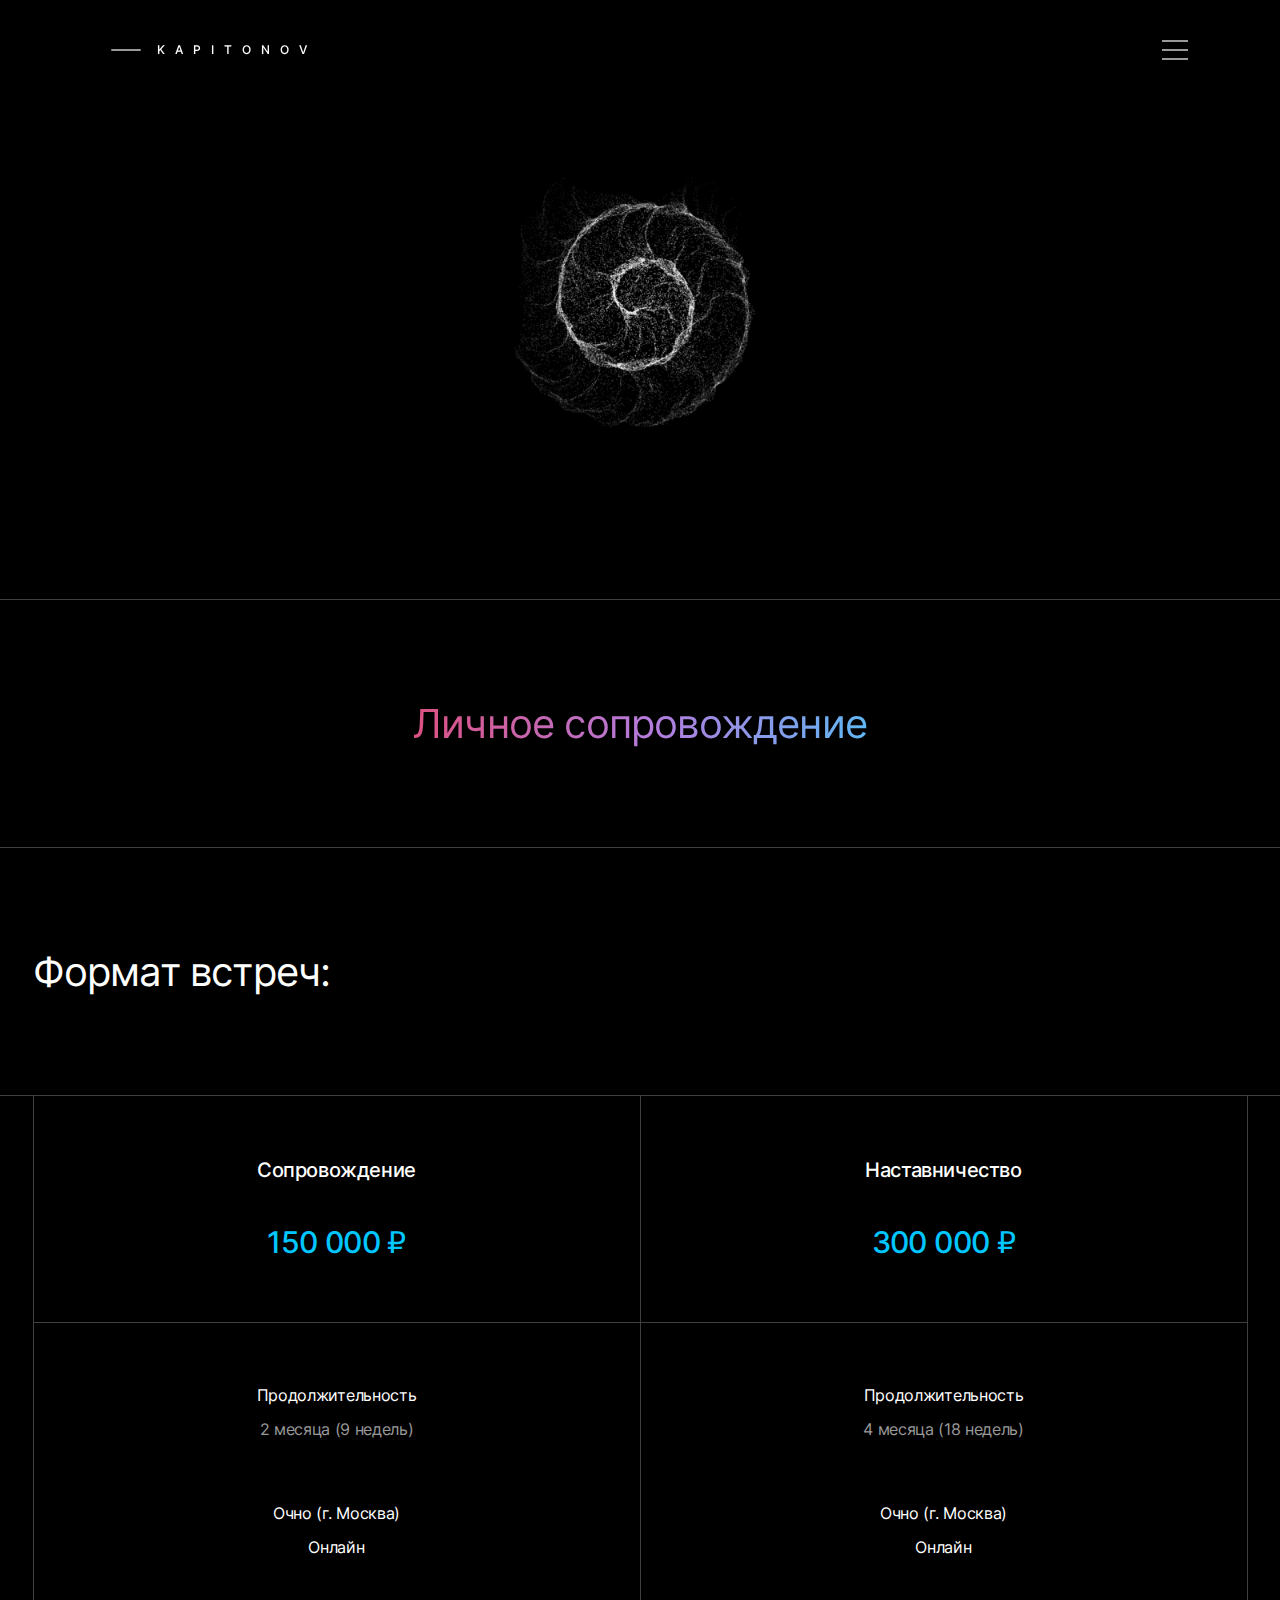
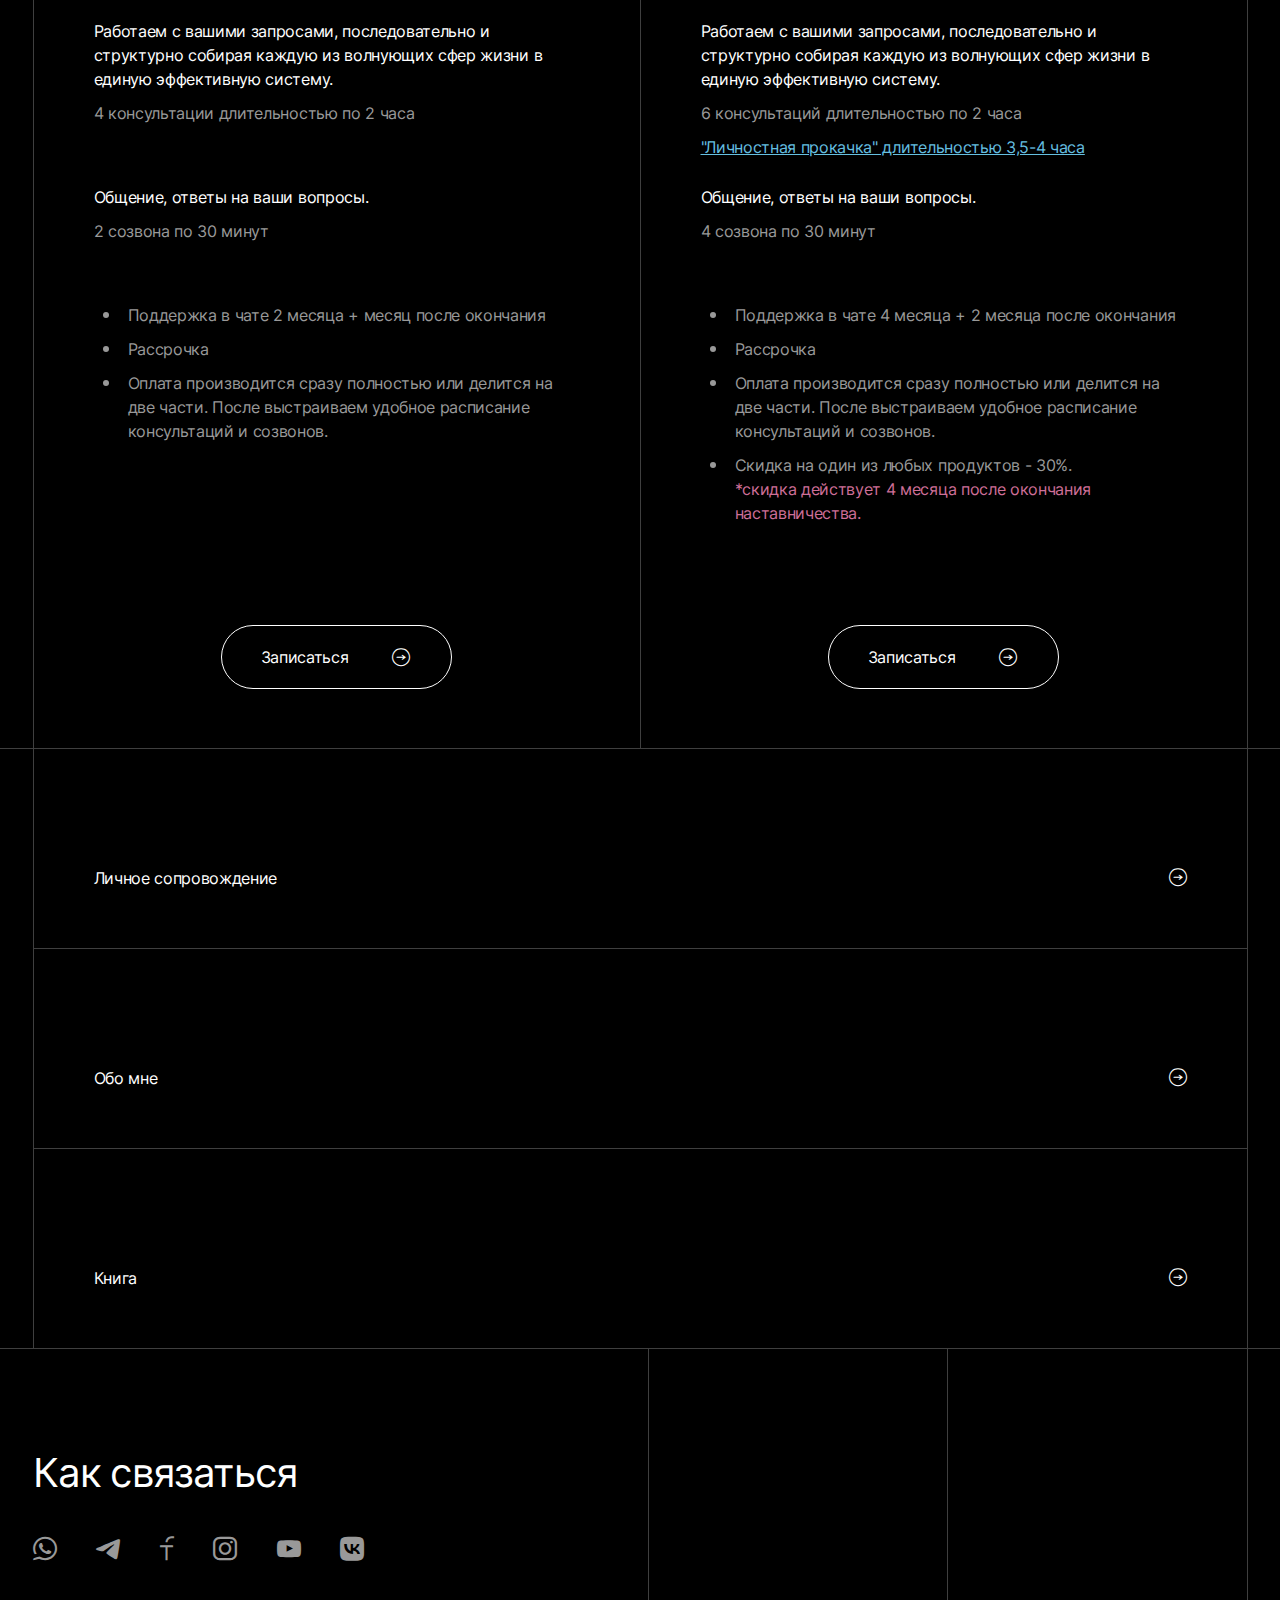
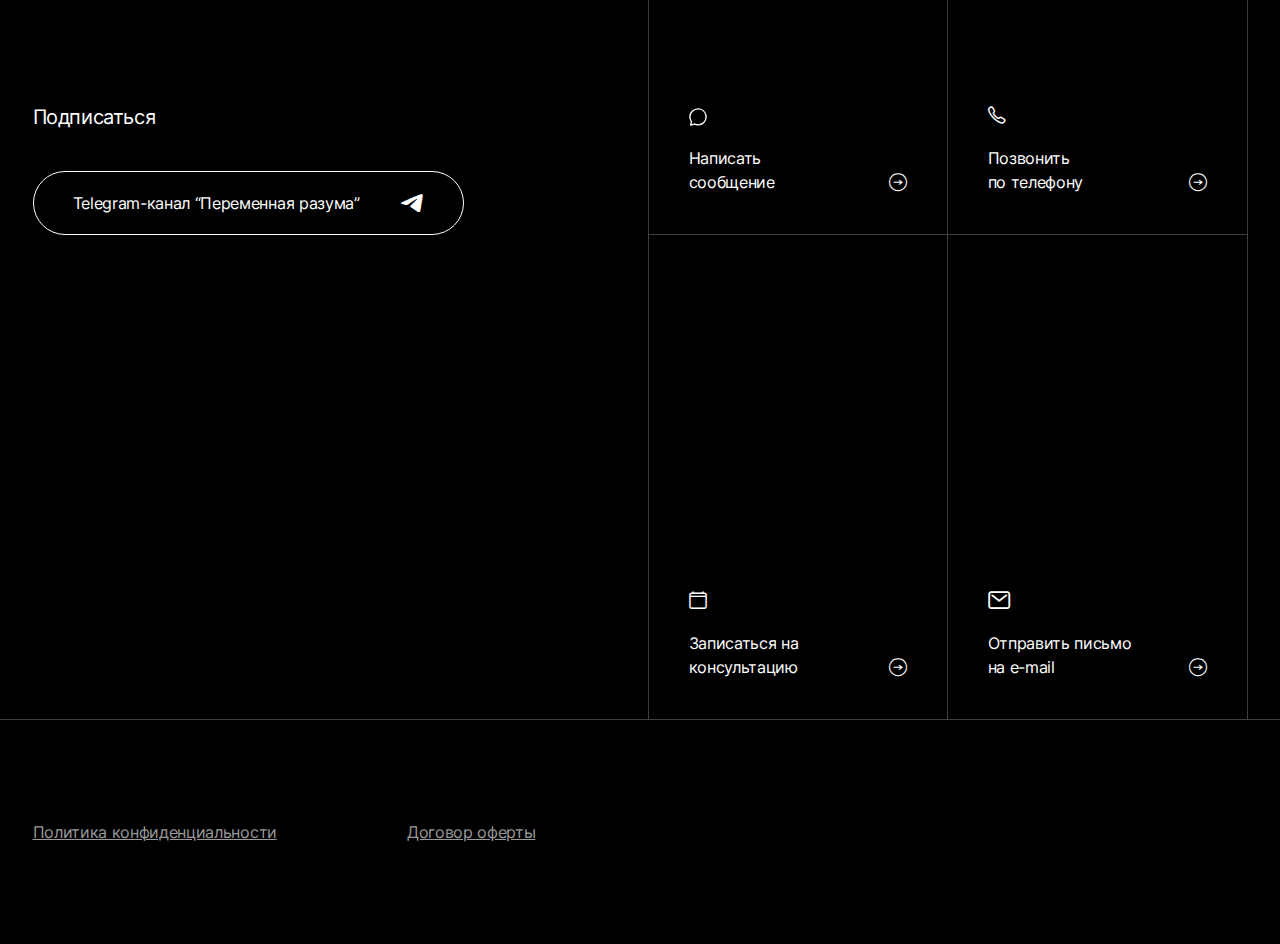
==== accompaniment.html @ 51a9c422 "выфвы" ====
<!DOCTYPE html>
<html lang="en">
<head>
    <title>Accompaniment</title>
    <meta charset="UTF-8">
    <meta name="format-detection" content="telephone=no">
    <link rel="stylesheet" href="css/style.min.css">
    <link rel="shortcut icon" href="favicon.ico">
    <meta name="viewport" content="width=device-width, initial-scale=1.0">
</head>

<body>
    <div class="wrapper">
        <!-- *Header -->
        <header class="header">
    <div class="header__wrapper _lp">
        <div class="header__container _container">
            <div class="header__body">
                <a href="index.html" class="header__logo header__logo _scrolltop">
                    <span class="header__logo-name">
                        <span>i</span><span>v</span><span class="header__logo-inverted">v</span><span>n</span>
                    </span>
                    <span class="header__logo-surname">
                        <span>K</span>
                        <span>a</span>
                        <span>p</span>
                        <span>i</span>
                        <span>t</span>
                        <span>o</span>
                        <span>n</span>
                        <span>o</span>
                        <span>v</span>
                    </span>
                </a>
                <div class="header__button">
                    <button class="icon-menu">
                        <span></span>
                        <span></span>
                        <span></span>
                    </button>
                </div>
            </div>
        </div>
    </div>
</header>
<div class="menu">
    <div class="menu__container _container">
        <nav class="menu__body">
            <ul class="menu__list">
                <li class="menu__item">
                    <a href="index.html" class="menu__link ">
                        Главная
                    </a>
                </li>
                <li class="menu__item">
                    <a href="consult.html" class="menu__link ">
                        Консультация
                    </a>
                </li>
                <li class="menu__item">
                    <a href="accompaniment.html" class="menu__link _active">
                        Сопровождение
                    </a>
                </li>
            </ul>
            <div class="menu__big-links main-links main-links_gray">
                <a href="http://t.me/IvanKapitonov" class="main-link" target="_blank">
                    <span class="main-link__icon main-link__icon_top">
                        <img src="img/icons/message.svg" alt="">
                    </span>
                    <div class="main-link__content">
                        <span class="main-link__text">
                            Написать
                            <span class="_db-block">сообщение</span>
                        </span>
                        <span class="main-link__icon main-link__icon_next _icon-arrow-right"></span>
                    </div>
                </a>
                <a href="tel:+89652362772" class="main-link">
                    <span class="main-link__icon main-link__icon_top _icon-phone">
                    </span>
                    <div class="main-link__content">
                        <span class="main-link__text">
                            Позвонить
                            <span class="_db-block">по телефону</span>
                        </span>
                        <span class="main-link__icon main-link__icon_next _icon-arrow-right"></span>
                    </div>
                </a>
                <a href="consult.html" class="main-link">
                    <span class="main-link__icon main-link__icon_top _icon-calendar">
                    </span>
                    <div class="main-link__content">
                        <span class="main-link__text">
                            <span class="_no-wrap">Записаться <span class="_hide-mob">на</span></span>
                            <span class="_db-block">консультацию</span>
                        </span>
                        <span class="main-link__icon main-link__icon_next _icon-arrow-right"></span>
                    </div>
                </a>
                <a href="mailto:kapitonov.ivan@bk.ru" class="main-link" target="_blank">
                    <span class="main-link__icon main-link__icon_top _icon-mail">
                    </span>
                    <div class="main-link__content">
                        <span class="main-link__text">
                            <span class="_no-wrap">Отправить <span class="_hide-mob">письмо</span></span>
                            <span class="_db-block">
                                на e-mail
                            </span>
                        </span>
                        <span class="main-link__icon main-link__icon_next _icon-arrow-right"></span>
                    </div>
                </a>
            </div>
        </nav>
    </div>
</div>
        <!-- *Page -->
        <main class="page _pt accompaniment">
            <section class="hello-animation _section-border">
                <div class="hello-animation__container _container">
                    <div class="hello-animation__body">
                        <div class="hello-animation__image">
                            <img src="img/animation/illusion.gif" alt="">
                        </div>
                    </div>
                </div>
            </section>
            <section class="big-title _section-padding _section-border">
                <div class="big-title__container _container">
                    <h2 class="big-title__title _title">
                        <span class="_gradient-color1">
                            Личное сопровождение
                        </span>
                    </h2>
                </div>
            </section>
            <section class="format">
                <div class="format__section _section-border _section-padding">
                    <div class="format__container _container">
                        <h2 class="format__title _title">
                            Формат встреч:
                        </h2>
                    </div>
                </div>
                <div class="format__section _section-border">
                    <div class="format__container _container">
                        <div class="format__columns columns-format">
                            <div class="columns-format__column">
                                <div class="columns-format__header">
                                    <h3 class="columns-format__title _title-item">
                                        Сопровождение
                                    </h3>
                                    <div class="columns-format__price">
                                        150 000 ₽
                                    </div>
                                </div>
                                <div class="columns-format__main">
                                    <div class="columns-format__items">
                                        <div class="columns-format__item columns-format__item_center">
                                            <div class="columns-format__text">
                                                Продолжительность
                                            </div>
                                            <div class="columns-format__text columns-format__text_gray">
                                                2 месяца (9 недель)
                                            </div>
                                        </div>
                                        <div class="columns-format__item columns-format__item_center">
                                            <div class="columns-format__text">
                                                Очно (г. Москва)
                                            </div>
                                            <div class="columns-format__text">
                                                Онлайн
                                            </div>
                                        </div>
                                        <div class="columns-format__item">
                                            <div class="columns-format__text">
                                                Работаем с вашими запросами, последовательно и структурно собирая каждую
                                                из волнующих сфер жизни в единую эффективную систему.
                                            </div>
                                            <div class="columns-format__text columns-format__text_gray">
                                                4 консультации длительностью по 2 часа
                                            </div>
                                        </div>
                                        <div class="columns-format__item">
                                            <div class="columns-format__text">
                                                Общение, ответы на ваши вопросы.
                                            </div>
                                            <div class="columns-format__text columns-format__text_gray">
                                                2 созвона по 30 минут
                                            </div>
                                        </div>
                                        <div class="columns-format__item">
                                            <ul class="columns-format__list list">
                                                <li class="list__item">
                                                    <span class="list__dot"></span>
                                                    <span class="list__text">
                                                        Поддержка в чате 2 месяца + месяц после окончания
                                                    </span>
                                                </li>
                                                <li class="list__item">
                                                    <span class="list__dot"></span>
                                                    <span class="list__text">
                                                        Рассрочка
                                                    </span>
                                                </li>
                                                <li class="list__item">
                                                    <span class="list__dot"></span>
                                                    <span class="list__text">
                                                        Оплата производится сразу полностью или делится
                                                        на две части. После выстраиваем удобное расписание консультаций
                                                        и созвонов.
                                                    </span>
                                                </li>
                                            </ul>
                                        </div>
                                    </div>
                                    <a href="https://t.me/kapitonovmind" class="columns-format__button btn"
                                        target="_blank">
                                        <span class="btn__text">
                                            Записаться
                                        </span>
                                        <span class="btn__icon _icon-arrow-right"></span>
                                    </a>
                                </div>
                            </div>
                            <div class="columns-format__column">
                                <div class="columns-format__header">
                                    <h3 class="columns-format__title _title-item">
                                        Наставничество
                                    </h3>
                                    <div class="columns-format__price">
                                        300 000 ₽
                                    </div>
                                </div>
                                <div class="columns-format__main">
                                    <div class="columns-format__items">
                                        <div class="columns-format__item columns-format__item_center">
                                            <div class="columns-format__text">
                                                Продолжительность
                                            </div>
                                            <div class="columns-format__text columns-format__text_gray">
                                                4 месяца (18 недель)
                                            </div>
                                        </div>
                                        <div class="columns-format__item columns-format__item_center">
                                            <div class="columns-format__text">
                                                Очно (г. Москва)
                                            </div>
                                            <div class="columns-format__text">
                                                Онлайн
                                            </div>
                                        </div>
                                        <div class="columns-format__item">
                                            <div class="columns-format__text">
                                                Работаем с вашими запросами, последовательно и структурно собирая каждую
                                                из волнующих сфер жизни в единую эффективную систему.
                                            </div>
                                            <div class="columns-format__text columns-format__text_gray">
                                                6 консультаций длительностью по 2 часа
                                            </div>
                                            <a href="https://t.me/kapitonovmind" class="columns-format__item-link"
                                                target="_blank">
                                                "Личностная прокачка" длительностью 3,5-4 часа
                                            </a>
                                        </div>
                                        <div class="columns-format__item">
                                            <div class="columns-format__text">
                                                Общение, ответы на ваши вопросы.
                                            </div>
                                            <div class="columns-format__text columns-format__text_gray">
                                                4 созвона по 30 минут
                                            </div>
                                        </div>
                                        <div class="columns-format__item">
                                            <ul class="columns-format__list list">
                                                <li class="list__item">
                                                    <span class="list__dot"></span>
                                                    <span class="list__text">
                                                        Поддержка в чате 4 месяца + 2 месяца после окончания
                                                    </span>
                                                </li>
                                                <li class="list__item">
                                                    <span class="list__dot"></span>
                                                    <span class="list__text">
                                                        Рассрочка
                                                    </span>
                                                </li>
                                                <li class="list__item">
                                                    <span class="list__dot"></span>
                                                    <span class="list__text">
                                                        Оплата производится сразу полностью или делится
                                                        на две части. После выстраиваем удобное расписание консультаций
                                                        и созвонов.
                                                    </span>
                                                </li>
                                                <li class="list__item">
                                                    <span class="list__dot"></span>
                                                    <span class="list__text">
                                                        Скидка на один из любых продуктов - 30%.
                                                        <span class="_db-block _pink">*скидка действует 4 месяца после окончания наставничества.</span>
                                                    </span>
                                                </li>
                                            </ul>
                                        </div>
                                    </div>
                                    <a href="https://t.me/kapitonovmind" class="columns-format__button btn"
                                        target="_blank">
                                        <span class="btn__text">
                                            Записаться
                                        </span>
                                        <span class="btn__icon _icon-arrow-right"></span>
                                    </a>
                                </div>
                            </div>
                        </div>
                    </div>
                </div>
            </section>
            <section class="section-links _section-border">
                <div class="section-links__container _container">
                    <div class="section-links__columns">
                        <a href="accompaniment.html" class="section-links__column column-link">
                            <div class="column-link__content">
                                <div class="column-link__text">
                                    <span class="column-link__text-static">Личное сопровождение</span>
                                    <span class="column-link__text-absolute">Подробнее</span>
                                </div>
                                <span class="column-link__icon _icon-arrow-right"></span>
                            </div>
                        </a>
                        <a href="index.html#about" class="section-links__column column-link">
                            <div class="column-link__content">
                                <div class="column-link__text">
                                    <span class="column-link__text-static">Обо мне</span>
                                    <span class="column-link__text-absolute">Подробнее</span>
                                </div>
                                <span class="column-link__icon _icon-arrow-right"></span>
                            </div>
                        </a>
                        <a href="index.html#book" class="section-links__column column-link">
                            <div class="column-link__content">
                                <div class="column-link__text">
                                    <span class="column-link__text-static">Книга</span>
                                    <span class="column-link__text-absolute">Подробнее</span>
                                </div>
                                <span class="column-link__icon _icon-arrow-right"></span>
                            </div>
                        </a>
                    </div>
                </div>
            </section>
        </main>
        <!-- *footer -->
        <footer class="footer">
    <div class="footer__main _section-border">
        <div class="footer__container _container">
            <div class="footer__body">
                <div class="footer__content">
                    <div class="footer__block">
                        <h2 class="footer__title _title">
                            Как связаться
                        </h2>
                        <ul class="footer__media">
                            <li class="footer__media-item">
                                <a href="https://wa.me/89652362772" class="_icon-whatsapp" target="_blank"></a>
                            </li>
                            <li class="footer__media-item">
                                <a href="https://t.me/IvanKapitonov" class="_icon-telegram" target="_blank"></a>
                            </li>
                            <li class="footer__media-item">
                                <a href="https://www.facebook.com/profile.php?id=100054618487252" class="_icon-facebook" target="_blank"></a>
                            </li>
                            <li class="footer__media-item">
                                <a href="https://www.instagram.com/kapitonov.mind/" class="_icon-instagram" target="_blank"></a>
                            </li>
                            <li class="footer__media-item">
                                <a href="https://www.youtube.com/c/MrStolkom/videos" class="_icon-youtube" target="_blank"></a>
                            </li>
                            <li class="footer__media-item">
                                <a href="https://vk.com/kapitonov.mind" class="_icon-vk" target="_blank"></a>
                            </li>
                        </ul>
                    </div>
                    <div class="footer__block">
                        <h3 class="footer__title footer__title_small _title-item">
                            Подписаться
                        </h3>
                        <a href="https://t.me/kapitonovmind" class="footer__button btn" target="_blank">
                            <span class="btn__text"><span class="_hide-mob">Telegram-канал</span> “Переменная разума”</span>
                            <span class="btn__icon _icon-telegram">
                            </span>
                        </a>
                    </div>
                </div>
                <div class="footer__main-links main-links main-links_gray">
                    <a href="https://t.me/IvanKapitonov" class="main-link" target="_blank">
                        <span class="main-link__icon main-link__icon_top">
                            <img src="img/icons/message.svg" alt="">
                        </span>
                        <div class="main-link__content">
                            <span class="main-link__text">
                                Написать
                                <span class="_db-block">сообщение</span>
                            </span>
                            <span class="main-link__icon main-link__icon_next _icon-arrow-right"></span>
                        </div>
                    </a>
                    <a href="tel:+89652362772" class="main-link">
                        <span class="main-link__icon main-link__icon_top _icon-phone">
                        </span>
                        <div class="main-link__content">
                            <span class="main-link__text">
                                Позвонить
                                <span class="_db-block">по телефону</span>
                            </span>
                            <span class="main-link__icon main-link__icon_next _icon-arrow-right"></span>
                        </div>
                    </a>
                    <a href="consult.html" class="main-link">
                        <span class="main-link__icon main-link__icon_top _icon-calendar">
                        </span>
                        <div class="main-link__content">
                            <span class="main-link__text">
                                <span class="_no-wrap">Записаться <span class="_hide-mob">на</span></span>
                                <span class="_db-block">консультацию</span>
                            </span>
                            <span class="main-link__icon main-link__icon_next _icon-arrow-right"></span>
                        </div>
                    </a>
                    <a href="mailto:kapitonov.ivan@bk.ru" class="main-link" target="_blank">
                        <span class="main-link__icon main-link__icon_top _icon-mail">
                        </span>
                        <div class="main-link__content">
                            <span class="main-link__text">
                                <span class="_no-wrap">Отправить <span class="_hide-mob">письмо</span></span>
                                <span class="_db-block">
                                    на e-mail
                                </span>
                            </span>
                            <span class="main-link__icon main-link__icon_next _icon-arrow-right"></span>
                        </div>
                    </a>
                </div>
            </div>
        </div>
    </div>
    <div class="footer__footer footer-footer _section-padding">
        <div class="footer-footer__container _container">
            <div class="footer-footer__links">
                <a class="footer-footer__link" href="https://ivankapitonov.ru/privacy" target="_blank">
                    Политика конфиденциальности
                </a>
                <a class="footer-footer__link" href="https://ivankapitonov.ru/oferta" target="_blank">
                    Договор оферты
                </a>
            </div>
        </div>
    </div>
</footer>
    </div>
    <!-- Swiper -->
<!-- <script src="https://unpkg.com/swiper/swiper-bundle.min.js"></script> -->
<script src="js/vendors.min.js"></script>
<script src="js/app.min.js"></script>
</body>

</html>
---- css/style.min.css ----
@font-face {
  font-family: "icons";
  font-display: swap;
  src: url("../fonts/icons.woff2") format("woff2"), url("../fonts/icons.woff") format("woff");
  font-weight: 400;
  font-style: normal;
}
@font-face {
  font-family: "inter";
  font-display: swap;
  src: url("../fonts/inter-500.woff2") format("woff2"), url("../fonts/inter-500.woff") format("woff");
  font-weight: 500;
  font-style: normal;
}
@font-face {
  font-family: "inter";
  font-display: swap;
  src: url("../fonts/inter-regular.woff2") format("woff2"), url("../fonts/inter-regular.woff") format("woff");
  font-weight: 400;
  font-style: normal;
}
[class^=_icon-]:before,
[class*=" _icon-"]:before {
  font-family: "icons";
  font-style: normal;
  font-weight: normal;
  font-variant: normal;
  text-transform: none;
  line-height: 1;
  -webkit-font-smoothing: antialiased;
  -moz-osx-font-smoothing: grayscale;
}

._icon-subscribe:before {
  content: "\e909";
}

._icon-mail:before {
  content: "\e906";
}

._icon-arrow-right:before {
  content: "\e900";
}

._icon-audio:before {
  content: "\e901";
}

._icon-basket:before {
  content: "\e902";
}

._icon-calendar:before {
  content: "\e903";
}

._icon-facebook:before {
  content: "\e904";
}

._icon-instagram:before {
  content: "\e905";
}

._icon-phone:before {
  content: "\e907";
}

._icon-telegram:before {
  content: "\e908";
}

._icon-vk:before {
  content: "\e90a";
}

._icon-whatsapp:before {
  content: "\e90b";
}

._icon-youtube:before {
  content: "\e90c";
}

* {
  padding: 0px;
  margin: 0px;
  border: 0px;
}

*,
*:before,
*:after {
  box-sizing: border-box;
}

aside,
nav,
footer,
header,
section {
  display: block;
}

html {
  font-size: 1rempx;
}

html,
body {
  height: 100%;
  min-width: 320px;
}

body {
  line-height: 1;
  font-family: "inter";
  -ms-text-size-adjust: 100%;
  -moz-text-size-adjust: 100%;
  -webkit-text-size-adjust: 100%;
}

input,
button,
textarea {
  font-family: "inter";
  font-size: inherit;
}

input::-ms-clear {
  display: none;
}

button {
  cursor: pointer;
  background-color: inherit;
}
button:focus-visible {
  outline: 0px;
}

button::-moz-focus-inner {
  padding: 0;
  border: 0;
}

a,
a:visited {
  text-decoration: none;
}

a:hover {
  text-decoration: none;
}

ul li {
  list-style: none;
}

img {
  vertical-align: top;
}

h1,
h2,
h3,
h4,
h5,
h6 {
  font-weight: inherit;
  font-size: inherit;
}

* {
  letter-spacing: -0.02em;
}

body {
  color: #fff;
}
body._lock {
  overflow: hidden;
}

.wrapper {
  width: 100%;
  min-height: 100%;
  overflow: hidden;
  display: flex;
  flex-direction: column;
  background-color: #000000;
}
._container {
  max-width: 1255px;
  margin: 0 auto;
  padding-right: 20px;
  padding-left: 20px;
}

@media (min-width: 62.49875em) and (any-hover: hover) {
  .menu__body {
    padding-left: 80px;
  }
}

.btn {
  position: relative;
  display: inline-flex;
  align-items: center;
  justify-content: space-between;
  padding: 20px 40px;
  color: inherit;
  font-size: 1rem;
  transition: padding 0.8s ease-in-out 0s;
}
.btn::after {
  content: "";
  position: absolute;
  width: 100%;
  height: 100%;
  top: 0;
  left: 0;
  border: 1px solid #fff;
  border-radius: 500px;
  transition: width 0.8s ease-in-out 0s;
  pointer-events: none;
}
@media (max-width: 29.99875em) {
  .btn {
    font-size: 14px;
    padding: 15px 30px;
  }
}
.btn__text {
  line-height: 150%;
}
.btn__icon {
  display: flex;
  justify-content: center;
  align-items: center;
  transition: margin 0.8s ease-in-out 0s;
  width: 24px;
  height: 24px;
  font-size: 18px;
  margin-left: 40px;
}
@media (max-width: 29.99875em) {
  .btn__icon {
    width: 14px;
    height: 14px;
    font-size: 14px;
    margin-left: 30px;
  }
}
.btn__icon img {
  width: 18px;
}
@media (max-width: 29.99875em) {
  .btn__icon img {
    width: 14px;
  }
}
@media (any-hover: hover) {
  .btn:hover {
    padding-right: 60px;
  }
}
@media (any-hover: hover) and (max-width: 29.99875em) {
  .btn:hover {
    padding-right: 45px;
  }
}
@media (any-hover: hover) {
  .btn:hover::after {
    width: calc(100% - 20px);
  }
}
@media (any-hover: hover) and (max-width: 29.99875em) {
  .btn:hover::after {
    width: calc(100% - 15px);
  }
}
@media (any-hover: hover) {
  .btn:hover .btn__icon {
    margin-left: 20px;
  }
}
@media (any-hover: hover) and (max-width: 29.99875em) {
  .btn:hover .btn__icon {
    margin-left: 15px;
  }
}
.btn._fw {
  width: 100%;
}

.select {
  position: relative;
  z-index: 2;
}
.select__item {
  position: relative;
}
.select__title {
  color: #000;
  border: 1px solid #d9d9d9;
  background-color: #fff;
  cursor: pointer;
  border-radius: 4px;
}
@media (max-width: 62.49875empx) {
  .select__title {
    font-size: 18px;
  }
}
.select__value {
  display: flex;
  font-size: 14px;
  height: 30px;
  padding: 0px 15px;
  align-items: center;
  justify-content: space-between;
  flex-direction: row-reverse;
}
.select__value span {
  height: 1em;
  overflow: hidden;
  display: -webkit-box;
  -webkit-line-clamp: 1;
  -webkit-box-orient: vertical;
}
.select__value:before {
  content: "";
  display: inline-block;
  transition: all 0.3s ease 0s;
  width: 11px;
  height: 7px;
  background: url("../img/icons/select.svg") center/100% no-repeat;
}
.select__input {
  width: 100%;
  background-color: transparent;
  height: 100%;
}
.select__options {
  color: #000;
  position: absolute;
  top: 30px;
  border-radius: 0 0 4px 4px;
  min-width: 100%;
  left: 0;
  background-color: #fff;
  border: 1px solid #d9d9d9;
  border-top: 0;
  font-size: 14px;
  padding: 10px 0px 5px 0px;
}
@media (max-width: 62.49875empx) {
  .select__options {
    font-size: 18px;
  }
}
.select__option {
  cursor: pointer;
  padding: 5px 15px;
  margin: 0px 0px 0px 0px;
}
@media (any-hover: hover) {
  .select__option:hover {
    background: #d9d9d9;
  }
}
.select._active {
  z-index: 5;
}
.select._active .select__value:before {
  transform: rotate(-180deg);
}
.select._active .select__options {
  display: block;
}

input[type=text],
input[type=email],
input[type=tel],
textarea {
  -webkit-appearance: none;
  -moz-appearance: none;
  appearance: none;
}
input[type=text]:focus,
input[type=email]:focus,
input[type=tel]:focus,
textarea:focus {
  outline: none;
}

.input {
  border-radius: 0 !important;
  width: 100%;
  height: 100%;
  display: block;
  padding: 0px 20px;
  background-color: transparent;
}
textarea.input {
  resize: none;
}

.checkbox {
  position: relative;
  z-index: 2;
  display: inline-block;
}
.checkbox__input {
  position: absolute;
  width: 0;
  height: 0;
  opacity: 0;
  visibility: hidden;
}
.checkbox__input:checked + .checkbox__text:before {
  background: blue url("../img/icons/check.svg") center no-repeat;
}
.checkbox__text {
  display: inline-flex;
  align-items: center;
  position: relative;
  font-size: 16px;
  color: #000;
  letter-spacing: -0.3px;
  line-height: 1.25;
  cursor: pointer;
}
.checkbox__text:before {
  content: "";
  align-self: flex-start;
  margin: 0px 14px 0px 0px;
  flex: 0 0 20px;
  left: 0;
  top: 0;
  width: 20px;
  height: 18px;
  background: #fff;
  border: 1px solid #a7a9ac;
}
.checkbox a {
  color: blue;
  text-decoration: underline;
}
@media (any-hover: hover) {
  .checkbox a:hover {
    text-decoration: none;
  }
}
.checkbox._error .checkbox__text:before {
  border: 1px solid #ee1212;
}

.options {
  display: flex;
  flex-direction: column;
  align-items: flex-start;
}
.options__item {
  position: relative;
  cursor: pointer;
}
.options__input {
  position: absolute;
  width: 0;
  height: 0;
  opacity: 0;
  left: 0;
  top: 0;
  visibility: hidden;
}
.options__input:checked + .options__text:after {
  transform: scale(1);
}
.options__text {
  display: inline-flex;
  align-items: center;
  position: relative;
  font-size: 16px;
  color: #000;
  letter-spacing: -0.3px;
  line-height: 1.25;
}
.options__text:before {
  content: "";
  align-self: flex-start;
  margin: 0px 14px 0px 0px;
  flex: 0 0 20px;
  left: 0;
  top: 0;
  border-radius: 50%;
  width: 20px;
  height: 18px;
  background: #fff;
  border: 1px solid #a7a9ac;
}
.options__text:after {
  content: "";
  transition: all 0.3s ease 0s;
  transform: scale(0);
  width: 10px;
  height: 10px;
  border-radius: 50%;
  background-color: blue;
  position: absolute;
  left: 5px;
  top: 4px;
}

.quantity {
  width: 88px;
  height: 40px;
  display: flex;
  border: 1px solid rgba(166, 166, 166, 0.45);
}
.quantity__button {
  flex: 0 0 30px;
  position: relative;
  cursor: pointer;
}
.quantity__button::before, .quantity__button::after {
  content: "";
  position: absolute;
  top: 50%;
  left: 50%;
  transition: all 0.3s ease 0s;
  margin: 0px 0px 0px -4.5px;
  background-color: #a6a6a6;
  width: 9px;
  height: 1px;
}
@media (any-hover: hover) {
  .quantity__button:hover::before, .quantity__button:hover::after {
    background-color: rgba(0, 0, 0, 0.5);
  }
}
.quantity__button_plus::before {
  transform: rotate(-90deg);
}
.quantity__input {
  flex: 1 1 auto;
}
.quantity__input input {
  height: 100%;
  color: #a6a6a6;
  font-size: 12px;
  width: 100%;
  text-align: center;
}

.range__slider {
  margin: 0px 0px 30px 0px;
}
.range__inputs {
  display: flex;
  justify-content: space-between;
}
.range__inputs .input {
  height: 40px;
  border: 1px solid gray;
  border-radius: 4px;
  padding: 0px 10px;
}
.range__inputs .input:not(:last-child) {
  margin: 0px 20px 0px 0px;
}

._db-block {
  display: block;
}

._no-wrap {
  white-space: nowrap;
}

._title {
  line-height: 120%;
}
@supports (font-size: clamp( 1.875rem , 0.8333767361rem  +  3.4722222222vw , 2.5rem )) {
  ._title {
    font-size: clamp( 1.875rem , 0.8333767361rem  +  3.4722222222vw , 2.5rem );
  }
}
@supports not (font-size: clamp( 1.875rem , 0.8333767361rem  +  3.4722222222vw , 2.5rem )) {
  ._title {
    font-size: calc(1.875rem + 0.625 * (100vw - 29.99875rem) / 18);
  }
}
@media (max-width: 29.99875em) {
  ._title {
    font-size: 1.25rem;
  }
}

._title-item, .methods-scheme-consult__item {
  font-size: 1.25rem;
  line-height: 140%;
  font-weight: 500;
}
@media (max-width: 29.99875em) {
  ._title-item, .methods-scheme-consult__item {
    font-size: 0.875rem;
  }
}

._gradient-color1 {
  background: linear-gradient(90deg, #dc5182 0%, #b47cdd 53.12%, #60b7f4 100%);
  -webkit-background-clip: text;
  -webkit-text-fill-color: transparent;
  color: #fff;
}

._gradient-color2 {
  background: linear-gradient(90deg, #E2608A 0%, #61C2E3 100%);
  -webkit-background-clip: text;
  -webkit-text-fill-color: transparent;
  color: #fff;
}

.main-links {
  display: grid;
  grid-template-columns: repeat(2, 1fr);
  border: 1px solid #3f3f3f;
}
@supports (max-width: clamp( 26.375rem , -17.2481570073rem  +  69.7984471806vw , 37.5rem )) {
  .main-links {
    max-width: clamp( 26.375rem , -17.2481570073rem  +  69.7984471806vw , 37.5rem );
  }
}
@supports not (max-width: clamp( 26.375rem , -17.2481570073rem  +  69.7984471806vw , 37.5rem )) {
  .main-links {
    max-width: calc(26.375rem + 11.125 * (100vw - 62.49875rem) / 15.93875);
  }
}
@media (max-width: 62.49875em) {
  .main-links {
    max-width: inherit;
  }
}
.main-links_gray .main-link::before {
  background: rgba(255, 255, 255, 0.05);
}
@media (min-width: 29.99875em) {
  .main-links_gray .main-link__content {
    align-items: flex-end;
  }
}
@media (max-width: 29.99875em) {
  .main-links_gray .main-link__text ._db-block,
.main-links_gray .main-link__text ._hide-mob {
    display: none;
  }
}
@media (min-width: 29.99875em) {
  .main-links_gray .main-link__icon_next {
    margin: 0px 0px 3px 0px;
  }
}

.main-link {
  display: flex;
  flex-direction: column;
  justify-content: flex-end;
  color: inherit;
  position: relative;
  z-index: 1;
  padding: 40px;
  min-height: 485px;
}
@supports (padding: clamp( 1.875rem , -0.5757391577rem  +  3.9212610776vw , 2.5rem )) {
  .main-link {
    padding: clamp( 1.875rem , -0.5757391577rem  +  3.9212610776vw , 2.5rem );
  }
}
@supports not (padding: clamp( 1.875rem , -0.5757391577rem  +  3.9212610776vw , 2.5rem )) {
  .main-link {
    padding: calc(1.875rem + 0.625 * (100vw - 62.49875rem) / 15.93875);
  }
}
@media (max-width: 62.49875em) {
  .main-link {
    min-height: 285px;
  }
  @supports (padding: clamp( 1.875rem , -0.1939116379rem  +  4.3103448276vw , 2.5rem )) {
    .main-link {
      padding: clamp( 1.875rem , -0.1939116379rem  +  4.3103448276vw , 2.5rem );
    }
  }
  @supports not (padding: clamp( 1.875rem , -0.1939116379rem  +  4.3103448276vw , 2.5rem )) {
    .main-link {
      padding: calc(1.875rem + 0.625 * (100vw - 47.99875rem) / 14.5);
    }
  }
}
@media (max-width: 29.99875em) {
  .main-link {
    min-height: 140px;
    padding: 20px;
  }
}
.main-link_book::before {
  background-image: url("../img/links-bg/book.jpg");
}
.main-link_services::before {
  background-image: url("../img/links-bg/services.jpg");
}
.main-link_contact::before {
  background-image: url("../img/links-bg/contact.jpg");
}
@media (any-hover: hover) {
  .main-link {
    transition: all 0.7s ease 0s;
  }
  .main-link:hover {
    border-color: transparent;
  }
  .main-link:hover::before,
.main-link:hover .main-link__text-absolute {
    opacity: 1;
    visibility: visible;
  }
  .main-link:hover .main-link__text-static {
    opacity: 0;
    visibility: hidden;
  }
}
.main-link:first-child {
  border-right: 1px solid #3f3f3f;
}
.main-link:nth-child(3) {
  border: 1px solid #3f3f3f;
  border-left: none;
  border-bottom: none;
}
.main-link:nth-child(4) {
  border-top: 1px solid #3f3f3f;
}
.main-link::before {
  content: "";
  position: absolute;
  width: 100%;
  height: 100%;
  top: 0;
  left: 0;
  z-index: -1;
  background: url("../img/links-bg/about.jpg") center/cover no-repeat;
  opacity: 0;
  visibility: hidden;
  transition: all 0.7s ease 0s;
}
.main-link__content {
  display: flex;
  justify-content: space-between;
  align-items: center;
  width: 100%;
}
.main-link__text {
  font-size: 1rem;
  line-height: 150%;
  position: relative;
}
@media (max-width: 29.99875em) {
  .main-link__text {
    font-size: 0.875rem;
  }
}
.main-link__text-static {
  transition: all 0.7s ease 0s;
}
.main-link__text-absolute {
  position: absolute;
  width: 100%;
  height: 100%;
  top: 0;
  left: 0;
  opacity: 0;
  visibility: hidden;
  transition: all 0.7s ease 0s;
}
.main-link__icon {
  font-size: 1.125rem;
  display: inline-block;
}
@media (max-width: 29.99875em) {
  .main-link__icon {
    font-size: 0.875rem;
  }
}
.main-link__icon img {
  width: 18px;
}
@media (max-width: 29.99875em) {
  .main-link__icon img {
    width: 14px;
  }
}
.main-link__icon_top {
  margin: 0px 0px 20px 0px;
}
.main-link__icon_next {
  display: inline-flex;
  justify-content: center;
  align-items: center;
}

.column-link {
  display: flex;
  align-items: flex-end;
  min-height: 200px;
  border: 1px solid #3f3f3f;
  color: inherit;
  padding: 60px;
}
@media (max-width: 29.99875em) {
  .column-link {
    padding: 30px;
  }
}
@media (any-hover: hover) {
  .column-link {
    transition: background-color 0.7s ease 0s;
  }
  .column-link:hover {
    background: rgba(255, 255, 255, 0.05);
  }
  .column-link:hover .column-link__text-static {
    opacity: 0;
    visibility: hidden;
  }
  .column-link:hover .column-link__text-absolute {
    opacity: 1;
    visibility: visible;
  }
}
.column-link__content {
  width: 100%;
  display: flex;
  align-items: center;
  justify-content: space-between;
}
.column-link__text {
  position: relative;
  font-size: 1rem;
  line-height: 66.6666666667%;
}
@media (max-width: 29.99875em) {
  .column-link__text {
    font-size: 0.875rem;
  }
}
.column-link__text-static {
  transition: all 0.7s ease 0s;
}
.column-link__text-absolute {
  position: absolute;
  width: 100%;
  top: 0;
  left: 0;
  opacity: 0;
  visibility: hidden;
  transition: all 0.7s ease 0s;
}
.column-link__icon {
  font-size: 18px;
  width: 18px;
}
@media (max-width: 29.99875em) {
  .column-link__icon {
    font-size: 14px;
    width: 14px;
  }
}
.column-link__icon img {
  max-width: 100%;
}

@supports (padding-top: clamp( 5rem , 0.0985216846rem  +  7.8425221551vw , 6.25rem )) {
  ._section-padding {
    padding-top: clamp( 5rem , 0.0985216846rem  +  7.8425221551vw , 6.25rem );
  }
}
@supports not (padding-top: clamp( 5rem , 0.0985216846rem  +  7.8425221551vw , 6.25rem )) {
  ._section-padding {
    padding-top: calc(5rem + 1.25 * (100vw - 62.49875rem) / 15.93875);
  }
}
@supports (padding-bottom: clamp( 5rem , 0.0985216846rem  +  7.8425221551vw , 6.25rem )) {
  ._section-padding {
    padding-bottom: clamp( 5rem , 0.0985216846rem  +  7.8425221551vw , 6.25rem );
  }
}
@supports not (padding-bottom: clamp( 5rem , 0.0985216846rem  +  7.8425221551vw , 6.25rem )) {
  ._section-padding {
    padding-bottom: calc(5rem + 1.25 * (100vw - 62.49875rem) / 15.93875);
  }
}
@media (max-width: 47.99875em) {
  @supports (padding-top: clamp( 3.75rem , 1.6667534722rem  +  6.9444444444vw , 5rem )) {
    ._section-padding {
      padding-top: clamp( 3.75rem , 1.6667534722rem  +  6.9444444444vw , 5rem );
    }
  }
  @supports not (padding-top: clamp( 3.75rem , 1.6667534722rem  +  6.9444444444vw , 5rem )) {
    ._section-padding {
      padding-top: calc(3.75rem + 1.25 * (100vw - 29.99875rem) / 18);
    }
  }
  @supports (padding-bottom: clamp( 3.75rem , 1.6667534722rem  +  6.9444444444vw , 5rem )) {
    ._section-padding {
      padding-bottom: clamp( 3.75rem , 1.6667534722rem  +  6.9444444444vw , 5rem );
    }
  }
  @supports not (padding-bottom: clamp( 3.75rem , 1.6667534722rem  +  6.9444444444vw , 5rem )) {
    ._section-padding {
      padding-bottom: calc(3.75rem + 1.25 * (100vw - 29.99875rem) / 18);
    }
  }
}

._section-border {
  position: relative;
}
._section-border::after {
  content: "";
  position: absolute;
  width: 100%;
  height: 1px;
  bottom: 0;
  left: 0;
  background-color: #3f3f3f;
}

.list__item {
  display: flex;
  align-items: flex-start;
}
.list__item:not(:last-child) {
  margin: 0px 0px 10px 0px;
}
.list__dot {
  flex: 0 0 24px;
  width: 24px;
  height: 24px;
  display: flex;
  align-items: center;
  justify-content: center;
  margin: 0px 10px 0px 0px;
}
.list__dot::after {
  content: "";
  display: block;
  width: 25%;
  height: 25%;
  border-radius: 50%;
  background-color: #999999;
}
.list__text {
  font-size: 1rem;
  line-height: 150%;
  color: #999999;
}

._ibg {
  position: relative;
}
._ibg img {
  position: absolute;
  width: 100%;
  height: 100%;
  top: 0;
  left: 0;
  object-fit: cover;
}

._video {
  position: relative;
  overflow: hidden;
  height: 0;
  padding-bottom: 56%;
}
._video video,
._video iframe,
._video object,
._video embed {
  position: absolute;
  top: 0;
  left: 0;
  width: 100%;
  height: 100%;
}

.videobg video,
.videobg iframe,
.videobg object,
.videobg embed {
  position: fixed;
  top: 50%;
  left: 50%;
  min-width: 100%;
  min-height: 100%;
  width: auto;
  height: auto;
  z-index: -100;
  transform: translateX(-50%) translateY(-50%);
  background-size: cover;
}

#map {
  background: url("../img/icons/loading.gif") center/50px no-repeat;
}

.swiper {
  overflow: hidden;
}

.swiper-wrapper {
  width: 100%;
  height: 100%;
  box-sizing: content-box;
  display: flex;
  position: relative;
}

.swiper-container-vertical .swiper-wrapper {
  flex-direction: column;
}

.swiper-container-autoheight .swiper-wrapper {
  align-items: flex-start;
}

.swiper-container-initialized .swiper-slide {
  flex-shrink: 0;
}

.swiper-container-android .swiper-slide,
.swiper-container-android .swiper-wrapper {
  transform: translate3d(0px, 0, 0);
}

.swiper-button-lock {
  display: none !important;
}

._tabs-block {
  display: none;
}
._tabs-block._active {
  display: block;
}

._item._pc:hover ._item__content, ._item._change ._item__content {
  opacity: 1;
  visibility: visible;
  transform: translate(0px, 0px);
}

._item {
  position: relative;
}
._item__link {
  color: inherit;
  cursor: pointer;
  user-select: none;
}
._item__content {
  position: absolute;
  min-width: 100%;
  top: 100%;
  left: 0;
  background-color: #fff;
  z-index: 5;
  opacity: 0;
  visibility: hidden;
  transform: translate(0px, 10%);
  transition: all 0.3s ease 0s;
}

@keyframes hide {
  0% {
    visibility: visible;
    height: 100px;
  }
  100% {
    visibility: hidden;
    width: 0;
    flex: 0 0 0;
    height: 0;
    margin: 0;
    padding: 0;
    font-size: 0;
  }
}
.popup {
  -webkit-overflow-scrolling: touch;
  z-index: 100;
  padding: 30px 10px;
  position: fixed;
  top: 0px;
  left: 0;
  width: 100%;
  height: 100%;
  transition: visibility 0.8s ease 0s;
  visibility: hidden;
}
.popup::before {
  content: "";
  background-color: rgba(0, 0, 0, 0.9);
  position: fixed;
  width: 100%;
  height: 100%;
  top: 0;
  left: 0;
  opacity: 0;
  transition: opacity 0.8s ease 0s;
}
.popup._active {
  overflow: auto;
  visibility: visible;
}
.popup._active::before {
  opacity: 1;
}
.popup._active .popup__body {
  transition: all 0.3s ease 0.2s;
  transform: scale(1);
}
.popup__content {
  display: flex;
  justify-content: center;
  align-items: center;
  min-height: 100%;
  flex: 1 1 auto;
  width: 100%;
}
.popup__body {
  transform: scale(0);
  transition: all 0.3s ease 0s;
  background-color: #666;
  padding: 50px;
  width: 100%;
  max-width: 800px;
}
.popup__close {
  width: 18px;
  height: 18px;
  position: absolute;
  top: 3px;
  right: 3px;
  cursor: pointer;
  z-index: 30;
  background: url("../img/icons/close.svg") 0 0 no-repeat;
}

.gallery-popup .popup__close {
  position: fixed;
  width: 50px;
  height: 50px;
  padding: 10px;
  background-position: center;
  top: 0;
  right: 0;
  left: auto;
  opacity: 0;
  visibility: hidden;
  transition: all 0.3s ease 0s;
}
.gallery-popup._active .popup__close {
  opacity: 1;
  visibility: visible;
}
.gallery-popup__body {
  max-width: 800px;
  padding: 0;
  background-color: transparent;
}
.gallery-popup__slider {
  position: relative;
  display: flex;
  justify-content: center;
  padding: 0px 80px;
}
@media (max-width: 47.99875em) {
  .gallery-popup__slider {
    padding: 0px 40px;
  }
}
.gallery-popup__slide {
  padding: 30px;
  display: flex;
  align-items: center;
  justify-content: center;
}
@media (max-width: 47.99875em) {
  .gallery-popup__slide {
    padding: 0;
  }
}
.gallery-popup__image {
  height: 500px;
  display: flex;
  align-items: center;
  justify-content: center;
}
.gallery-popup__image img {
  max-width: 100%;
  max-height: 100%;
}
.gallery-popup__nav {
  position: absolute;
  width: 100%;
  top: 50%;
  left: 0;
  transform: translate(0, -50%);
  display: flex;
  align-items: center;
  justify-content: space-between;
  pointer-events: none;
}
.gallery-popup__arrow {
  width: 50px;
  height: 50px;
  display: flex;
  align-items: center;
  justify-content: center;
  pointer-events: auto;
}
@media (max-width: 47.99875em) {
  .gallery-popup__arrow {
    width: 30px;
    height: 30px;
  }
}
.gallery-popup__arrow img {
  max-width: 100%;
}
.header {
  position: absolute;
  width: 100%;
  height: 50px;
  top: 0;
  left: 0;
}
@media (max-width: 47.99875em) {
  .header {
    height: 30px;
  }
}
.header__wrapper {
  position: fixed;
  z-index: 99;
  width: 100%;
  top: 0;
  left: 0;
  transition: background-color 0.3s ease 0s;
}
.header__body {
  display: flex;
  justify-content: space-between;
  align-items: center;
  min-height: 100px;
  transition: background-color 0.3s ease 0s;
}
@media (max-width: 47.99875em) {
  .header__body {
    min-height: 80px;
  }
}
.header__logo {
  font-size: 0.75rem;
  line-height: 166.6666666667%;
  text-transform: uppercase;
  font-weight: 500;
  display: flex;
  min-height: 6.4166666667em;
  color: inherit;
  user-select: none;
  letter-spacing: normal;
}
@media (max-width: 47.99875em) {
  .header__logo {
    flex-direction: column;
    align-items: flex-start;
    min-height: auto;
  }
}
.header__logo-name {
  display: flex;
  align-items: center;
  margin: 0px 1.6666666667em 0px 0px;
  letter-spacing: normal;
}
@media (any-hover: hover) {
  .header__logo-name:hover span {
    opacity: 1;
    visibility: visible;
  }
}
.header__logo-name span {
  letter-spacing: normal;
}
@media (any-hover: hover) {
  .header__logo-name span {
    opacity: 0;
    visibility: hidden;
    transition: all 0.8s ease 0s;
  }
}
.header__logo-name span:not(:last-child) {
  margin: 0px 0.8333333333em 0px 0px;
}
.header__logo-inverted {
  transform: rotate(180deg);
  letter-spacing: normal;
}
.header__logo-surname {
  letter-spacing: normal;
  display: flex;
  align-items: center;
}
.header__logo-surname::before {
  content: "";
  width: 2.5em;
  height: 0.125em;
  background: #999999;
  border-radius: 0.8333333333em;
  margin: 0px 1.3333333333em 0px 0px;
}
.header__logo-surname span {
  letter-spacing: normal;
}
.header__logo-surname span:not(:last-child) {
  margin: 0px 0.8333333333em 0px 0px;
}
@media (any-hover: hover) {
  .header__button {
    margin: 0px 60px 0px 0px;
  }
}
@media (any-hover: hover) and (max-width: 62.49875em) {
  .header__button {
    margin: 0px 40px 0px 0px;
  }
}
@media (any-hover: hover) and (max-width: 47.99875em) {
  .header__button {
    margin: 0;
  }
}

.icon-menu {
  display: block;
  position: relative;
  width: 26px;
  height: 20px;
  cursor: pointer;
  z-index: 5;
}
.icon-menu span {
  transition: all 0.3s ease 0s;
  position: absolute;
  left: 0px;
  width: 100%;
  height: 2px;
  background-color: #999999;
}
.icon-menu span:nth-child(2) {
  top: 50%;
  transform: translate(0px, -50%) scale(1);
}
.icon-menu span:first-child {
  top: 0;
}
.icon-menu span:last-child {
  bottom: 0;
}
.icon-menu._active span:nth-child(2) {
  transform: translate(0px, -50%) scale(0);
}
.icon-menu._active span:first-child {
  transform: translate(0px, -50%) rotate(-45deg);
  top: 50%;
}
.icon-menu._active span:last-child {
  transform: translate(0px, 50%) rotate(45deg);
  bottom: 50%;
}

.menu {
  position: fixed;
  width: 100%;
  height: 100%;
  top: -100%;
  left: 0;
  background-color: #000;
  overflow-y: auto;
  transition: top 0.3s ease 0s;
  z-index: 98;
}
.menu._active {
  top: 0;
}
.menu._active::before {
  top: 0;
}
.menu__body {
  padding-bottom: 50px;
}
@media (min-width: 62.49875em) {
  .menu__body {
    display: flex;
    justify-content: space-between;
  }
}
@media (max-width: 47.99875em) {
  .menu__body {
    padding-top: 80px;
    padding-bottom: 20px;
  }
}
.menu__list {
  margin: 120px 20px 0px 0px;
}
@media (max-width: 62.49875em) {
  .menu__list {
    margin-bottom: 80px;
    margin-right: 0px;
  }
}
@media (max-width: 47.99875em) {
  .menu__list {
    margin-top: 85px;
    margin-bottom: 60px;
  }
}
@media (any-hover: hover) and (max-width: 62.49875em) {
  .menu__list {
    margin-left: 80px;
  }
}
@media (any-hover: hover) and (max-width: 47.99875em) {
  .menu__list {
    margin-left: 0;
  }
}
.menu__item {
  font-size: 1.875rem;
  line-height: 126.6666666667%;
}
@media (max-width: 29.99875em) {
  .menu__item {
    font-size: 1.25rem;
  }
}
.menu__item:not(:last-child) {
  margin: 0px 0px 0.6666666667em 0px;
}
.menu__link {
  color: inherit;
}
@media (any-hover: hover) {
  .menu__link {
    transition: all 0.3s ease 0s;
  }
  .menu__link:hover {
    letter-spacing: 0.02em;
  }
}
.menu__link._active {
  background: linear-gradient(90deg, #d8568b 0%, #be72c8 50%, #77a7ee 100%);
  -webkit-background-clip: text;
  -webkit-text-fill-color: transparent;
  color: #d8568b;
}
.menu__big-links {
  width: 100%;
}

.hello {
  position: relative;
}
@media (max-width: 29.99875em) {
  .hello::after {
    display: none;
  }
}
@media (min-width: 62.49875em) {
  .hello__body {
    display: flex;
    justify-content: space-between;
  }
}
@media (max-width: 62.49875em) {
  .hello__body {
    padding-top: 100px;
  }
}
@media (max-width: 47.99875em) {
  .hello__body {
    padding-top: 80px;
  }
}
.hello__content {
  padding: 108px 0px 0px 0px;
  margin: 0px 20px 0px 0px;
}
@media (min-width: 62.49875em) {
  .hello__content {
    flex: 0 0 500px;
    display: flex;
    flex-direction: column;
  }
}
@media (max-width: 62.49875em) {
  .hello__content {
    max-width: 500px;
    padding: 20px 0px 0px 0px;
    margin: 0px 0px 60px 0px;
  }
}
@media (max-width: 47.99875em) {
  .hello__content {
    margin: 0px 0px 40px 0px;
    max-width: 100%;
    display: flex;
    flex-direction: column;
    align-items: flex-end;
  }
}
.hello__text {
  font-size: 1rem;
  line-height: 150%;
  color: #999999;
  padding: 0px 0px 40px 0;
}
@media (min-width: 62.49875em) {
  .hello__text {
    flex: 1 1 auto;
  }
}
@media (min-width: 62.49875em) and (any-hover: hover) {
  .hello__text {
    padding-left: 126px;
  }
}
@media (max-width: 62.49875em) {
  .hello__text {
    padding-left: 84px;
  }
}
@media (max-width: 47.99875em) {
  .hello__text {
    padding: 0px 0px 40px 0px;
  }
}
@media (max-width: 29.99875em) {
  .hello__text {
    font-size: 0.875rem;
  }
}
.hello__image {
  padding: 0px 0px 151% 0px;
}
@media (max-width: 62.49875em) {
  .hello__image {
    width: 100%;
  }
}
@media (min-width: 62.49875em) {
  .hello__main-links {
    flex: 1 1 auto;
  }
}

@supports (padding-top: clamp( 6.25rem , -8.4544349463rem  +  23.5275664654vw , 10rem )) {
  .sculpture {
    padding-top: clamp( 6.25rem , -8.4544349463rem  +  23.5275664654vw , 10rem );
  }
}
@supports not (padding-top: clamp( 6.25rem , -8.4544349463rem  +  23.5275664654vw , 10rem )) {
  .sculpture {
    padding-top: calc(6.25rem + 3.75 * (100vw - 62.49875rem) / 15.93875);
  }
}
@supports (padding-bottom: clamp( 6.25rem , -8.4544349463rem  +  23.5275664654vw , 10rem )) {
  .sculpture {
    padding-bottom: clamp( 6.25rem , -8.4544349463rem  +  23.5275664654vw , 10rem );
  }
}
@supports not (padding-bottom: clamp( 6.25rem , -8.4544349463rem  +  23.5275664654vw , 10rem )) {
  .sculpture {
    padding-bottom: calc(6.25rem + 3.75 * (100vw - 62.49875rem) / 15.93875);
  }
}
@media (max-width: 29.99875em) {
  .sculpture {
    padding: 60px 0px;
  }
}
@media (min-width: 62.49875em) {
  .sculpture__body {
    display: flex;
    justify-content: space-between;
    align-items: center;
  }
}
@media (max-width: 29.99875em) {
  .sculpture__body {
    padding: 0;
  }
}
.sculpture__content {
  margin: 0px 50px 0px 0px;
}
@media (max-width: 62.49875em) {
  .sculpture__content {
    margin: 0px 0px 100px 0px;
  }
}
@media (max-width: 29.99875em) {
  .sculpture__content {
    margin: 0px 0px 80px 0px;
  }
}
.sculpture__title {
  margin: 0px 0px 1.25em 0px;
}
@supports (max-width: clamp( 16.4375rem , 11.8119218027rem  +  23.1278909864vw , 18.75rem )) {
  .sculpture__brain {
    max-width: clamp( 16.4375rem , 11.8119218027rem  +  23.1278909864vw , 18.75rem );
  }
}
@supports not (max-width: clamp( 16.4375rem , 11.8119218027rem  +  23.1278909864vw , 18.75rem )) {
  .sculpture__brain {
    max-width: calc(16.4375rem + 2.3125 * (100vw - 20rem) / 9.99875);
  }
}
@media (min-width: 62.49875em) {
  .sculpture__brain {
    flex: 0 0;
  }
  @supports (flex-basis: clamp( 18.75rem , -5.7573915771rem  +  39.2126107756vw , 25rem )) {
    .sculpture__brain {
      flex-basis: clamp( 18.75rem , -5.7573915771rem  +  39.2126107756vw , 25rem );
    }
  }
  @supports not (flex-basis: clamp( 18.75rem , -5.7573915771rem  +  39.2126107756vw , 25rem )) {
    .sculpture__brain {
      flex-basis: calc(18.75rem + 6.25 * (100vw - 62.49875rem) / 15.93875);
    }
  }
}
@media (min-width: 62.49875em) and (max-width: 62.49875em) {
  .sculpture__brain {
    flex-basis: inherit;
  }
}
@media (max-width: 62.49875em) {
  .sculpture__brain {
    margin: 0px auto;
  }
}
.sculpture__brain img {
  max-width: 100%;
}

.about {
  position: relative;
  z-index: 1;
}
@media (min-width: 62.49875em) {
  .about::before {
    content: "";
    position: absolute;
    width: 1px;
    height: 100%;
    top: 0;
    left: 50%;
    background-color: #3f3f3f;
    z-index: 10;
  }
}
.about__body {
  display: flex;
}
@media (max-width: 62.49875em) {
  .about__body {
    flex-direction: column;
  }
}
@media (min-width: 62.49875em) {
  .about__row {
    display: flex;
    flex-direction: column;
    flex: 0 0 50%;
  }
  .about__row:first-child {
    transform: translate(1px, 0);
  }
}
@media (max-width: 62.49875em) {
  .about__row {
    display: grid;
    gap: 60px;
  }
}
@media (max-width: 47.99875em) {
  .about__row {
    gap: 40px;
  }
}
@media (max-width: 62.49875em) {
  .about__row:not(:last-child) {
    margin: 0px 0px 60px 0px;
  }
}
@media (max-width: 47.99875em) {
  .about__row:not(:last-child) {
    margin: 0px 0px 40px 0px;
  }
}
.about__row-columns {
  display: flex;
  flex-direction: column;
}
.about__row-columns_pushes {
  flex: 1 1 auto;
  margin: 0px 0px 280px 0px;
}
@media (max-width: 78.4375em) {
  .about__row-columns_pushes {
    margin: 0px 0px 300px 0px;
  }
}
@media (max-width: 62.49875em) {
  .about__row-columns_pushes {
    margin-bottom: 0;
    flex: 0 1 auto;
  }
}
.about__row-columns .about__column:not(:first-child) {
  margin-top: -1px;
}
.about__column {
  display: flex;
  flex-direction: column;
  align-items: flex-start;
}
@media (max-width: 47.99875em) {
  .about__column {
    width: 100%;
  }
}
@media (min-width: 62.49875em) {
  .about__column_right {
    align-self: flex-end;
  }
}
@media (max-width: 62.49875em) {
  .about__column_right-tablet {
    align-self: flex-end;
    justify-self: end;
  }
}
.about__column_mb {
  margin: 0px 0px 100px 0px;
}
@media (max-width: 78.4375em) {
  .about__column_mb {
    margin: 0px 0px 120px 0px;
  }
}
@media (max-width: 62.49875em) {
  .about__column_mb {
    margin: 0;
  }
}
@supports (margin-bottom: clamp( 3.75rem , -1.1514783154rem  +  7.8425221551vw , 5rem )) {
  .about__title {
    margin-bottom: clamp( 3.75rem , -1.1514783154rem  +  7.8425221551vw , 5rem );
  }
}
@supports not (margin-bottom: clamp( 3.75rem , -1.1514783154rem  +  7.8425221551vw , 5rem )) {
  .about__title {
    margin-bottom: calc(3.75rem + 1.25 * (100vw - 62.49875rem) / 15.93875);
  }
}
@media (max-width: 62.49875em) {
  .about__title {
    margin: 0px 0px 80px 0px;
  }
}
@media (max-width: 29.99875em) {
  .about__title {
    margin: 0px 0px 60px 0px;
  }
}
@media (max-width: 47.99875em) {
  .about__image {
    width: 100%;
  }
}
.about__image-body {
  padding: 0px 0px 151% 0px;
}
@supports (width: clamp( 26.875rem , 9.719825896rem  +  27.4488275429vw , 31.25rem )) {
  .about__image-body {
    width: clamp( 26.875rem , 9.719825896rem  +  27.4488275429vw , 31.25rem );
  }
}
@supports not (width: clamp( 26.875rem , 9.719825896rem  +  27.4488275429vw , 31.25rem )) {
  .about__image-body {
    width: calc(26.875rem + 4.375 * (100vw - 62.49875rem) / 15.93875);
  }
}
@media (max-width: 47.99875em) {
  .about__image-body {
    width: 100%;
  }
}
.about__item {
  width: 435px;
  min-height: 570px;
  padding: 60px;
  display: flex;
  justify-content: space-between;
  flex-direction: column;
  position: relative;
}
@media (max-width: 47.99875em) {
  .about__item {
    width: 100%;
  }
}
@media (max-width: 29.99875em) {
  .about__item {
    padding: 30px;
  }
}
.about__item::after {
  content: "";
  position: absolute;
  width: 100%;
  height: 100%;
  top: 0;
  left: 0;
  border: 1px solid #3f3f3f;
  pointer-events: none;
}
.about__item-content {
  display: grid;
  gap: 20px;
}
.about__item-text {
  font-size: 1rem;
  line-height: 150%;
}
.about__item-text_pt {
  padding-top: 20px;
}
.about__item-gif {
  width: 120px;
  margin: 20px 0px 0px 0px;
}
.about__item-gif img,
.about__item-gif video {
  max-width: 100%;
}

.experience__title {
  background: linear-gradient(90deg, #ffffff 0%, #fab6ba 47.92%, #e87b99 100%);
  -webkit-background-clip: text;
  -webkit-text-fill-color: transparent;
  color: #fff;
  text-align: center;
}
.experience__button-parent {
  display: flex;
  justify-content: center;
}
@media (max-width: 29.99875em) {
  .experience__button-hide {
    display: none;
  }
}

.columns-experience {
  display: grid;
  grid-template-columns: repeat(2, auto);
  justify-content: space-between;
  column-gap: 40px;
  row-gap: 100px;
}
@media (max-width: 62.49875em) {
  .columns-experience {
    grid-template-columns: repeat(1, auto);
    justify-content: center;
    row-gap: 80px;
  }
}
@media (max-width: 47.99875em) {
  .columns-experience {
    row-gap: 60px;
  }
}
.columns-experience__column {
  width: 100%;
}
@media (min-width: 47.99875em) {
  .columns-experience__column {
    max-width: 500px;
  }
}
@media (max-width: 47.99875em) {
  .columns-experience__item {
    text-align: center;
  }
}
.columns-experience__title {
  font-size: 1.875rem;
  line-height: 126.6666666667%;
  margin: 0px 0px 40px 0px;
}
@media (max-width: 29.99875em) {
  .columns-experience__title {
    font-size: 1.125rem;
    margin: 0px 0px 20px 0px;
  }
}
.columns-experience__text {
  font-size: 1rem;
  line-height: 162.5%;
  color: #999999;
}
@media (max-width: 62.49875em) {
  @supports (padding-top: clamp( 3.75rem , 1.6667534722rem  +  6.9444444444vw , 5rem )) {
    .services {
      padding-top: clamp( 3.75rem , 1.6667534722rem  +  6.9444444444vw , 5rem );
    }
  }
  @supports not (padding-top: clamp( 3.75rem , 1.6667534722rem  +  6.9444444444vw , 5rem )) {
    .services {
      padding-top: calc(3.75rem + 1.25 * (100vw - 29.99875rem) / 18);
    }
  }
  @supports (padding-bottom: clamp( 3.75rem , 1.6667534722rem  +  6.9444444444vw , 5rem )) {
    .services {
      padding-bottom: clamp( 3.75rem , 1.6667534722rem  +  6.9444444444vw , 5rem );
    }
  }
  @supports not (padding-bottom: clamp( 3.75rem , 1.6667534722rem  +  6.9444444444vw , 5rem )) {
    .services {
      padding-bottom: calc(3.75rem + 1.25 * (100vw - 29.99875rem) / 18);
    }
  }
  .services::after {
    display: none;
  }
}
@media (min-width: 62.49875em) {
  .services__body {
    display: flex;
    justify-content: space-between;
    align-items: center;
  }
}
@media (max-width: 62.49875em) {
  .services__title {
    text-align: center;
    margin: 0px 0px 60px 0px;
  }
}
@media (min-width: 62.49875em) {
  .services__link-columns {
    flex: 0 0 66.3374485597%;
  }
}
.services__link-column:first-child {
  border-bottom: none;
}
@media (min-width: 62.49875em) {
  .services__link-column:first-child {
    border-top: none;
  }
}

@media (max-width: 62.49875em) {
  .book {
    padding-top: 0;
  }
}
@media (min-width: 62.49875em) {
  .book__body {
    display: flex;
    align-items: center;
    justify-content: space-between;
  }
}
.book__image {
  flex: 0 0;
  margin: 0px 60px 0px 0px;
}
@supports (flex-basis: clamp( 26.875rem , 9.719825896rem  +  27.4488275429vw , 31.25rem )) {
  .book__image {
    flex-basis: clamp( 26.875rem , 9.719825896rem  +  27.4488275429vw , 31.25rem );
  }
}
@supports not (flex-basis: clamp( 26.875rem , 9.719825896rem  +  27.4488275429vw , 31.25rem )) {
  .book__image {
    flex-basis: calc(26.875rem + 4.375 * (100vw - 62.49875rem) / 15.93875);
  }
}
@media (max-width: 62.49875em) {
  .book__image {
    width: 430px;
    margin: 0px 0px 60px 0px;
  }
}
@media (max-width: 47.99875em) {
  .book__image {
    width: 100%;
    margin: 0px 0px 40px 0px;
  }
}
.book__image-body {
  padding: 0px 0px 170.8% 0px;
}
@media (min-width: 62.49875em) {
  .book__main {
    flex: 0 1 601px;
  }
}
.book__title {
  margin: 0px 0px 20px 0px;
}
.book__text {
  font-size: 1.125rem;
  line-height: 144.4444444444%;
  color: #999999;
  margin: 0px 0px 80px 0px;
}
@media (max-width: 78.4375em) {
  .book__text {
    margin: 0px 0px 60px 0px;
  }
}
@media (max-width: 62.49875em) {
  .book__text {
    margin: 0px 0px 80px 0px;
  }
}
@media (max-width: 47.99875em) {
  .book__text {
    margin: 0px 0px 60px 0px;
  }
}
@media (max-width: 29.99875em) {
  .book__text {
    font-size: 0.875rem;
    margin: 0px 0px 32px 0px;
  }
}
.book__row {
  display: flex;
  justify-content: space-between;
  align-items: center;
}
@media (max-width: 78.4375em) {
  .book__row {
    flex-direction: column-reverse;
    justify-content: flex-start;
    align-items: flex-start;
  }
}
@media (max-width: 62.49875em) {
  .book__row {
    max-width: 800px;
    flex-direction: row;
    justify-content: space-between;
    align-items: center;
  }
}
@media (max-width: 47.99875em) {
  .book__row {
    flex-direction: column-reverse;
    justify-content: flex-start;
    align-items: flex-start;
  }
}
.book__buttons {
  display: inline-grid;
  gap: 40px;
  margin: 0px 20px 0px 0px;
}
@media (max-width: 78.4375em) {
  .book__buttons {
    margin: 80px 0px 0px 0px;
  }
}
@media (max-width: 62.49875em) {
  .book__buttons {
    margin: 0px 20px 0px 0px;
  }
}
@media (max-width: 47.99875em) {
  .book__buttons {
    margin: 60px 0px 0px 0px;
  }
}
@media (max-width: 29.99875em) {
  .book__buttons {
    gap: 30px;
  }
}
.book__row-image {
  width: 210px;
  flex: 0 0 210px;
}
@media (max-width: 78.4375em) {
  .book__row-image {
    flex: 0 1 auto;
  }
}
.book__row-image img {
  max-width: 100%;
}

.channel__header {
  display: flex;
  justify-content: space-between;
  align-items: center;
  margin: 0px 0px 87px 0px;
}
@media (max-width: 78.4375em) {
  .channel__header {
    margin: 0px 0px 80px 0px;
  }
}
@media (max-width: 47.99875em) {
  .channel__header {
    flex-wrap: wrap;
    margin: 0px 0px 80px 0px;
  }
}
@media (max-width: 29.99875em) {
  .channel__header {
    margin: 0px 0px 72px 0px;
  }
}
.channel__title {
  margin: 0px 10px 0px 0px;
}
@media (max-width: 47.99875em) {
  .channel__title {
    margin: 0px 0px 60px 0px;
    flex: 0 0 100%;
  }
}
@media (max-width: 29.99875em) {
  .channel__title {
    margin: 0px 0px 40px 0px;
  }
}
@media (min-width: 78.4375em) {
  .channel__slider {
    position: relative;
  }
  .channel__slider::after {
    content: "";
    position: absolute;
    width: 100vw;
    height: 100%;
    top: 0;
    right: 100%;
    background-color: #000;
    z-index: 10;
  }
}
.channel__slider-body {
  overflow: visible;
}
.channel__slide {
  display: flex;
}
.channel__item {
  display: flex;
  width: 100%;
  flex-direction: column;
}
.channel__item-date {
  font-size: 1.125rem;
  line-height: 144.4444444444%;
  padding: 15px 0px;
  color: #999999;
}
@media (max-width: 29.99875em) {
  .channel__item-date {
    font-size: 0.875rem;
    padding: 10px 0px;
  }
}
.channel__item-title {
  flex: 1 1 auto;
  margin: 0px 0px 40px 0px;
  text-transform: uppercase;
}
@media (max-width: 29.99875em) {
  .channel__item-title {
    font-size: 0.875rem;
    margin: 0px 0px 20px 0px;
    flex: 0 1 auto;
  }
}
.channel__item-watch {
  display: inline-flex;
  align-items: center;
  flex-direction: row-reverse;
  align-self: flex-start;
  font-size: 1rem;
  line-height: 150%;
  color: #999999;
}
@media (max-width: 29.99875em) {
  .channel__item-watch {
    font-size: 0.875rem;
  }
}
.channel__item-watch::before {
  width: 24px;
  height: 24px;
  font-size: 1.125rem;
  line-height: 1;
  display: flex;
  align-items: center;
  justify-content: center;
  margin: 0px 0px 0px 23px;
}
@media (max-width: 29.99875em) {
  .channel__item-watch::before {
    width: 14px;
    height: 14px;
    font-size: 0.875rem;
    margin: 0px 0px 0px 20px;
  }
}
.channel__scrollbar {
  margin: 100px 0px 0px 0px;
  height: 3px;
  position: relative;
}
@media (max-width: 78.4375em) {
  .channel__scrollbar {
    margin: 80px 0px 0px 0px;
  }
}
@media (max-width: 29.99875em) {
  .channel__scrollbar {
    margin: 60px 0px 0px 0px;
  }
}
.channel__scrollbar::before {
  content: "";
  position: absolute;
  width: 100%;
  height: 1px;
  top: 1px;
  left: 0;
  background: #3f3f3f;
  z-index: 1;
}
.channel__scrollbar .swiper-scrollbar-drag {
  position: absolute;
  height: 100%;
  cursor: pointer;
  z-index: 2;
}
.channel__scrollbar .swiper-scrollbar-drag::before {
  content: "";
  position: absolute;
  width: 100%;
  height: 1px;
  top: 1px;
  left: 0;
  background-color: #fff;
}

@supports (padding-bottom: clamp( 5rem , 0.8621767241rem  +  8.6206896552vw , 6.25rem )) {
  .hello-animation {
    padding-bottom: clamp( 5rem , 0.8621767241rem  +  8.6206896552vw , 6.25rem );
  }
}
@supports not (padding-bottom: clamp( 5rem , 0.8621767241rem  +  8.6206896552vw , 6.25rem )) {
  .hello-animation {
    padding-bottom: calc(5rem + 1.25 * (100vw - 47.99875rem) / 14.5);
  }
}
@media (max-width: 78.4375em) {
  .hello-animation {
    padding-top: 60px;
  }
}
@media (max-width: 47.99875em) {
  .hello-animation {
    padding-top: 120px;
  }
}
@media (max-width: 29.99875em) {
  .hello-animation {
    padding-top: 80px;
  }
}
.hello-animation__body {
  display: flex;
  justify-content: center;
}
.hello-animation__image {
  width: 100%;
  max-width: 400px;
}
.hello-animation__image img {
  max-width: 100%;
}

.big-title__title {
  text-align: center;
}

.scheme-consult__rows {
  border: 1px solid #3f3f3f;
  border-top: none;
  border-bottom: none;
}
@media (min-width: 78.4375em) {
  .scheme-consult__row {
    display: flex;
  }
}
.scheme-consult__row:not(:last-child) {
  border-bottom: 1px solid #3f3f3f;
}
.scheme-consult__column {
  padding: 60px;
}
@media (max-width: 29.99875em) {
  .scheme-consult__column {
    padding: 30px;
    text-align: center;
  }
}
.scheme-consult__column_title {
  flex: 0 0 41.1522633745%;
}
@media (min-width: 78.4375em) {
  .scheme-consult__column_title {
    border-right: 1px solid #3f3f3f;
  }
}
@media (max-width: 78.4375em) {
  .scheme-consult__column_title {
    border-bottom: 1px solid #3f3f3f;
  }
}
.scheme-consult__column_main {
  flex: 1 1 auto;
}
.scheme-consult__title {
  font-size: 1.875rem;
  line-height: 126.6666666667%;
  font-weight: 500;
}
@media (max-width: 29.99875em) {
  .scheme-consult__title {
    font-size: 1.25rem;
  }
}
.requests-scheme-consult__column:not(:last-child) {
  margin: 0px 0px 20px 0px;
}
.requests-scheme-consult__title {
  font-weight: 400;
}
@media (max-width: 29.99875em) {
  .requests-scheme-consult__title {
    font-size: 1.125rem;
  }
}
.requests-scheme-consult__list {
  margin: 15px 0px 0px 0px;
}
@media (max-width: 29.99875em) {
  .requests-scheme-consult__list {
    margin: 20px 0px 0px 0px;
  }
  .requests-scheme-consult__list .list__item {
    flex-direction: column;
    align-items: center;
  }
  .requests-scheme-consult__list .list__dot {
    margin: 0px 0px 10px 0px;
  }
}

.methods-scheme-consult__item {
  font-weight: 400;
  padding: 0px 0px 10px 0px;
  border-bottom: 1px solid #3f3f3f;
}
.methods-scheme-consult__item:not(:last-child) {
  margin: 0px 0px 20px 0px;
}
@media (max-width: 29.99875em) {
  .methods-scheme-consult__item {
    font-size: 1.125rem;
  }
}

.time-scheme-consult__title {
  margin: 0px 0px 40px 0px;
  font-weight: 400;
}
@media (max-width: 29.99875em) {
  .time-scheme-consult__title {
    font-size: 1.125rem;
    margin: 0px 0px 20px 0px;
  }
}
.time-scheme-consult__text {
  font-size: 1rem;
  line-height: 150%;
  color: #999999;
}
.time-scheme-consult__text-item:not(:last-child) {
  margin: 0px 0px 1.5em 0px;
}
.columns-format {
  display: grid;
  grid-auto-flow: column;
}
@media (max-width: 62.49875em) {
  .columns-format {
    display: grid;
    grid-auto-flow: row;
    justify-items: center;
    grid-template-rows: repeat(3, 1fr);
  }
}
.columns-format__column {
  display: flex;
  flex-direction: column;
  border-right: 1px solid #3f3f3f;
}
@media (max-width: 62.49875em) {
  .accompaniment .columns-format__column {
    max-width: 607px;
  }
}
.columns-format__column:first-child {
  border-left: 1px solid #3f3f3f;
}
@media (max-width: 62.49875em) {
  .columns-format__column {
    width: 100%;
    max-width: 405px;
    border: 1px solid #3f3f3f;
    border-top: none;
  }
}
.columns-format__header {
  text-align: center;
  padding: 60px 20px;
  border-bottom: 1px solid #3f3f3f;
}
.columns-format__title {
  margin: 0px 0px 40px 0px;
  font-size: 1.25rem;
}
.columns-format__price {
  font-size: 1.875rem;
  font-weight: 500;
  line-height: 126.6666666667%;
  color: #00c6ff;
}
.columns-format__main {
  display: flex;
  align-items: center;
  flex-direction: column;
  flex: 1 1 auto;
  padding: 60px;
}
@media (max-width: 29.99875em) {
  .columns-format__main {
    padding: 60px 20px;
  }
}
.columns-format__items {
  flex: 1 1 auto;
  width: 100%;
  margin: 0px 0px 100px 0px;
}
.columns-format__item {
  position: relative;
  display: grid;
  gap: 10px;
}
.columns-format__item:not(:last-child) {
  margin: 0px 0px 60px 0px;
}
.columns-format__item_center {
  justify-items: center;
}
.columns-format__list ._pink {
  color: #cf6f98;
}
.columns-format__text {
  font-size: 1rem;
  line-height: 150%;
}
.columns-format__text_gray {
  color: #999999;
}
.columns-format__item-link {
  color: #65bfe0;
  font-size: 1rem;
  line-height: 150%;
  text-decoration: underline;
  position: absolute;
  top: 100%;
  left: 0;
  margin: 10px 0px 0px 0px;
}
@media (max-width: 47.99875em) {
  .columns-format__item-link {
    position: relative;
    justify-self: start;
    top: 0;
    margin: 0px 0px -30px 0px;
  }
}
@media (max-width: 29.99875em) {
  .columns-format__button {
    padding: 20px 40px;
    font-size: 1rem;
  }
}

.personal__title {
  margin: 0px 0px 20px 0px;
}
@media (max-width: 47.99875em) {
  .personal__title {
    margin: 0px 0px 40px 0px;
  }
}
@media (max-width: 29.99875em) {
  .personal__title {
    margin: 0px 0px 20px 0px;
  }
}
.personal__content {
  font-size: 1rem;
  line-height: 150%;
}
.personal__text {
  color: #999999;
  margin: 0px 0px 40px 0px;
}
@media (max-width: 29.99875em) {
  .personal__text {
    margin: 0px 0px 20px 0px;
  }
}
.personal__text p:not(:last-child) {
  margin: 0px 0px 1.5em 0px;
}
.section-links__column {
  border-top: none;
}

@media (min-width: 62.49875em) {
  .footer__body {
    display: flex;
    justify-content: space-between;
  }
}
@media (min-width: 62.49875em) {
  @supports (padding-top: clamp( 5rem , 0.0985216846rem  +  7.8425221551vw , 6.25rem )) {
    .footer__content {
      padding-top: clamp( 5rem , 0.0985216846rem  +  7.8425221551vw , 6.25rem );
    }
  }
  @supports not (padding-top: clamp( 5rem , 0.0985216846rem  +  7.8425221551vw , 6.25rem )) {
    .footer__content {
      padding-top: calc(5rem + 1.25 * (100vw - 62.49875rem) / 15.93875);
    }
  }
}
@media (max-width: 62.49875em) {
  .footer__content {
    margin: 0px 0px 60px 0px;
  }
  @supports (padding-top: clamp( 3.75rem , 1.6667534722rem  +  6.9444444444vw , 5rem )) {
    .footer__content {
      padding-top: clamp( 3.75rem , 1.6667534722rem  +  6.9444444444vw , 5rem );
    }
  }
  @supports not (padding-top: clamp( 3.75rem , 1.6667534722rem  +  6.9444444444vw , 5rem )) {
    .footer__content {
      padding-top: calc(3.75rem + 1.25 * (100vw - 29.99875rem) / 18);
    }
  }
}
@media (max-width: 47.99875em) {
  .footer__content {
    margin: 0px 0px 80px 0px;
  }
}
@media (max-width: 29.99875em) {
  .footer__content {
    margin: 0px 0px 60px 0px;
  }
}
@supports (margin-bottom: clamp( 5rem , -9.7044349463rem  +  23.5275664654vw , 8.75rem )) {
  .footer__block:not(:last-child) {
    margin-bottom: clamp( 5rem , -9.7044349463rem  +  23.5275664654vw , 8.75rem );
  }
}
@supports not (margin-bottom: clamp( 5rem , -9.7044349463rem  +  23.5275664654vw , 8.75rem )) {
  .footer__block:not(:last-child) {
    margin-bottom: calc(5rem + 3.75 * (100vw - 62.49875rem) / 15.93875);
  }
}
@media (max-width: 47.99875em) {
  .footer__block:not(:last-child) {
    margin: 0px 0px 60px 0px;
  }
}
.footer__title {
  margin: 0px 0px 40px 0px;
}
@media (max-width: 29.99875em) {
  .footer__title {
    margin: 0px 0px 30px 0px;
  }
}
.footer__title_small {
  font-weight: 400;
}
.footer__media {
  display: flex;
  flex-wrap: wrap;
  align-items: center;
  margin: 0px -40px -40px 0px;
}
@media (max-width: 29.99875em) {
  .footer__media {
    margin: 0px -29px -29px 0px;
  }
}
.footer__media-item {
  padding: 0px 40px 40px 0px;
}
@media (max-width: 29.99875em) {
  .footer__media-item {
    padding: 0px 29px 29px 0px;
  }
}
.footer__media-item a {
  font-size: 24px;
  display: block;
  color: #999999;
}
.footer__media-item a._icon-telegram {
  font-size: 20px;
}
@media (any-hover: hover) {
  .footer__media-item a {
    transition: all 0.3s ease 0s;
  }
  .footer__media-item a:hover {
    color: #fff;
  }
}
@media (max-width: 29.99875em) {
  .footer__button ._hide-mob {
    display: none;
  }
}
@media (min-width: 62.49875em) {
  .footer__main-links {
    flex: 1 1 auto;
    border-top: none;
  }
}
.footer-footer__links {
  display: flex;
  align-items: center;
}
@media (max-width: 47.99875em) {
  .footer-footer__links {
    flex-direction: column;
  }
}
.footer-footer__link {
  font-size: 1rem;
  line-height: 150%;
  color: #999999;
  text-decoration: underline;
}
.footer-footer__link:not(:last-child) {
  margin: 0px 130px 0px 0px;
}
@media (max-width: 47.99875em) {
  .footer-footer__link:not(:last-child) {
    margin: 0px 0px 40px 0px;
  }
}
@media (max-width: 29.99875em) {
  .footer-footer__link {
    font-size: 0.875rem;
  }
}
@media (any-hover: hover) {
  .footer-footer__link {
    transition: all 0.3s ease 0s;
  }
  .footer-footer__link:hover {
    text-decoration: underline;
    color: #fff;
  }
}

.page {
  flex: 1 1 auto;
}
.page._pt {
  padding-top: 100px;
}
@media (max-width: 47.99875em) {
  .page._pt {
    padding-top: 80px;
  }
}
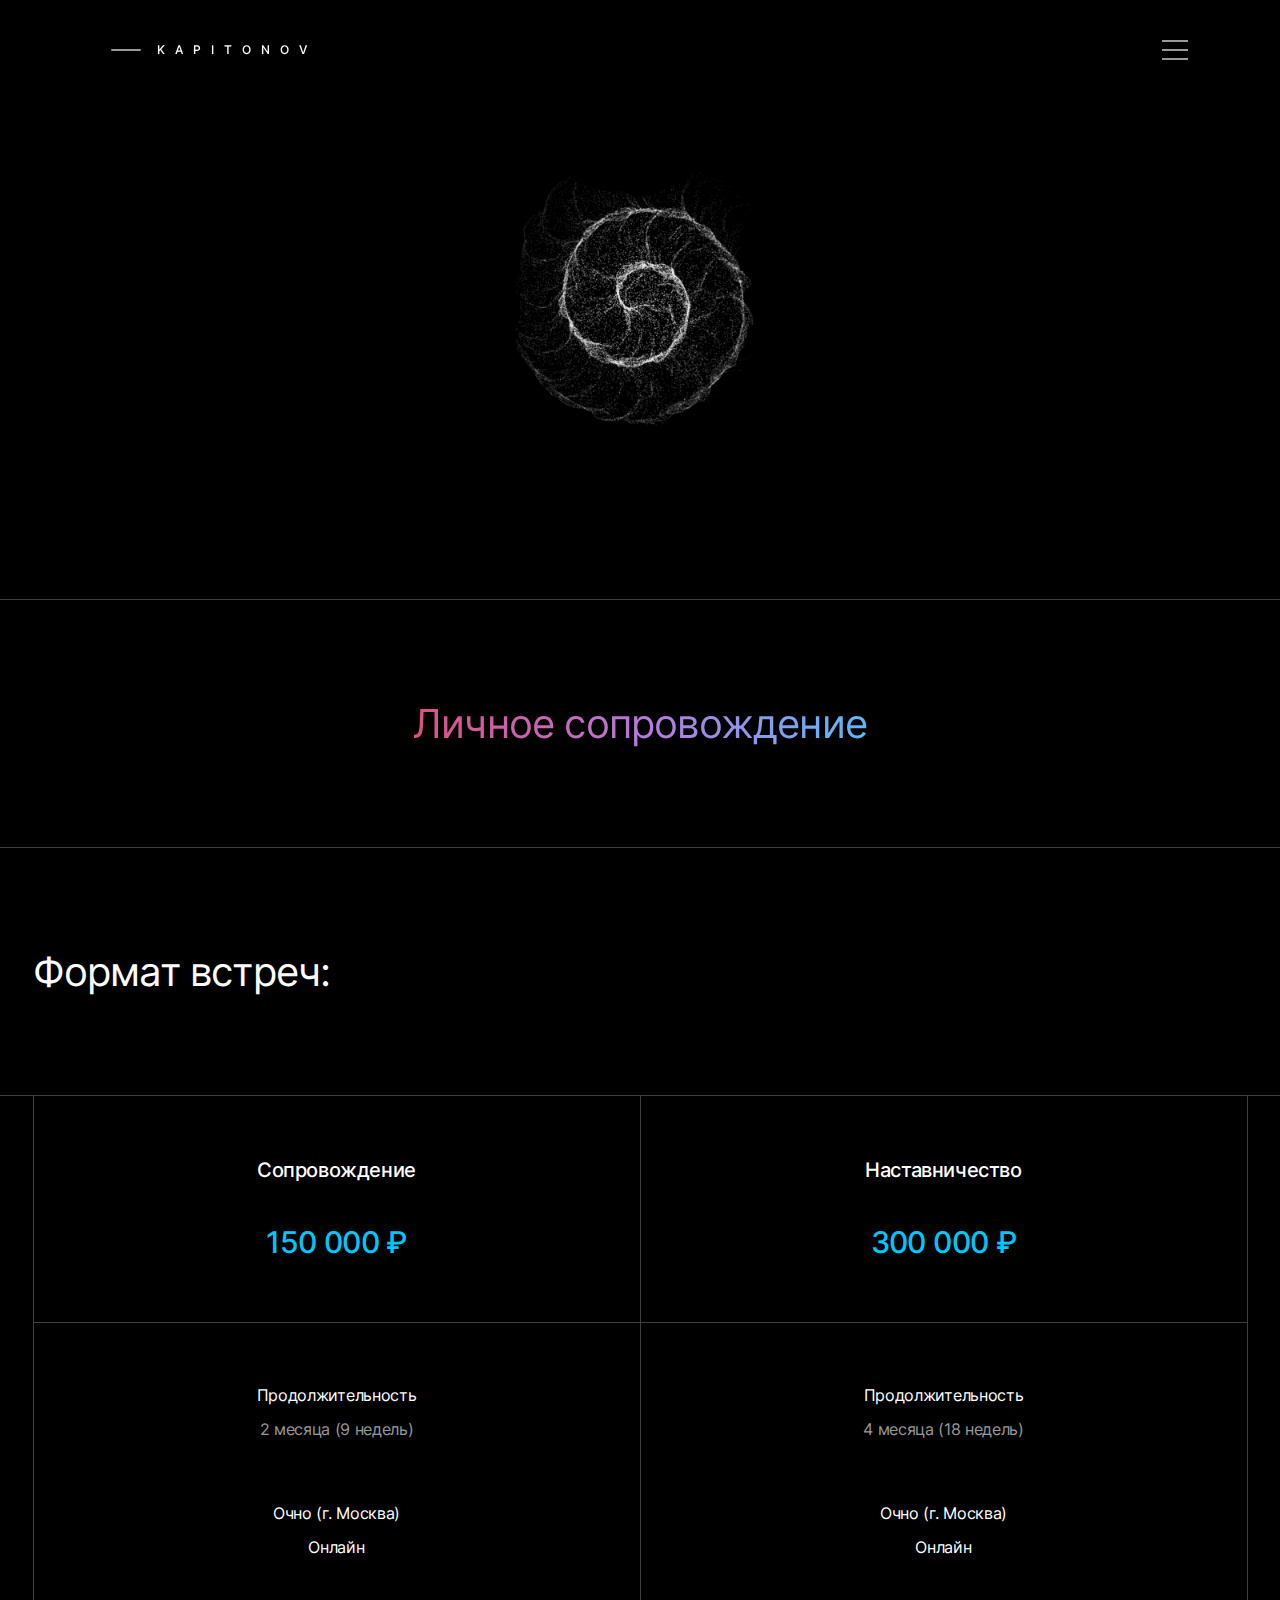
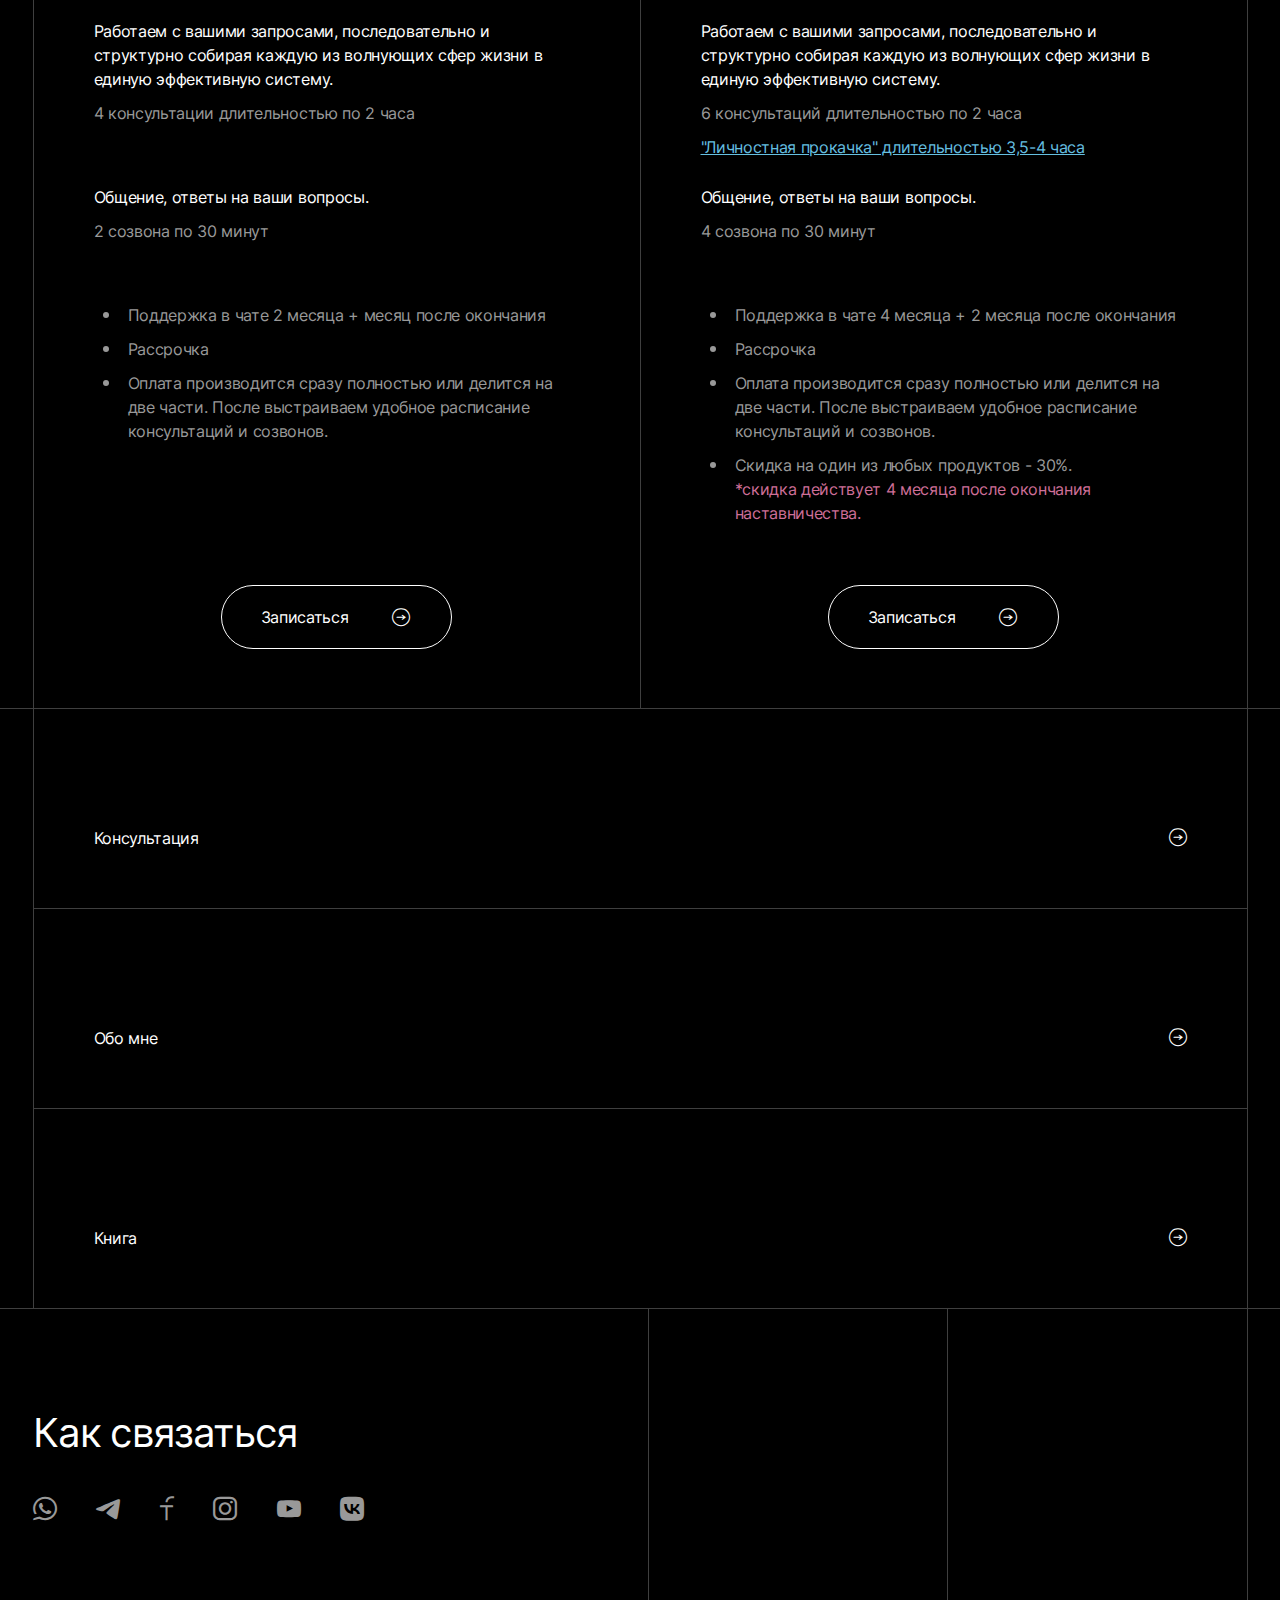
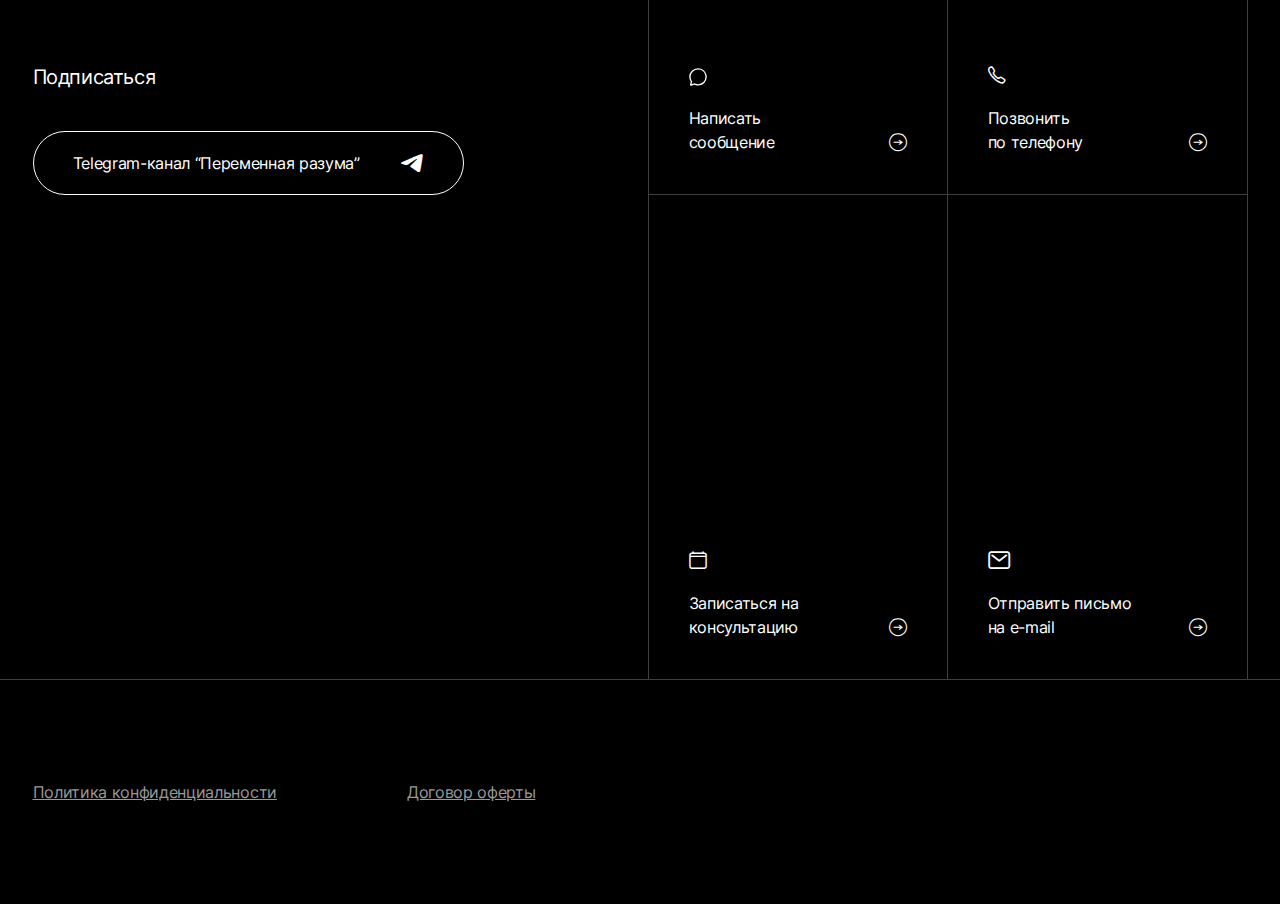
==== commit 3745b375: "фвытфвл" ====
--- a/accompaniment.html
+++ b/accompaniment.html
@@ -320,10 +320,10 @@
             <section class="section-links _section-border">
                 <div class="section-links__container _container">
                     <div class="section-links__columns">
-                        <a href="accompaniment.html" class="section-links__column column-link">
+                        <a href="consult.html" class="section-links__column column-link">
                             <div class="column-link__content">
                                 <div class="column-link__text">
-                                    <span class="column-link__text-static">Личное сопровождение</span>
+                                    <span class="column-link__text-static">Консультация</span>
                                     <span class="column-link__text-absolute">Подробнее</span>
                                 </div>
                                 <span class="column-link__icon _icon-arrow-right"></span>
--- a/css/style.min.css
+++ b/css/style.min.css
@@ -618,7 +618,7 @@
 }
 
 ._gradient-color2 {
-  background: linear-gradient(90deg, #E2608A 0%, #61C2E3 100%);
+  background: linear-gradient(90deg, #e2608a 0%, #61c2e3 100%);
   -webkit-background-clip: text;
   -webkit-text-fill-color: transparent;
   color: #fff;
@@ -965,6 +965,10 @@
   font-size: 1rem;
   line-height: 150%;
   color: #999999;
+}
+
+._lazy {
+  background: url("../img/icons/loading.gif") center/50px no-repeat;
 }
 
 ._ibg {
@@ -2227,6 +2231,14 @@
   line-height: 150%;
   color: #999999;
 }
+@media (any-hover: hover) {
+  .channel__item-watch {
+    transition: all 0.3s ease 0s;
+  }
+  .channel__item-watch:hover {
+    color: #fff;
+  }
+}
 @media (max-width: 29.99875em) {
   .channel__item-watch {
     font-size: 0.875rem;
@@ -2503,6 +2515,9 @@
   flex: 1 1 auto;
   width: 100%;
   margin: 0px 0px 100px 0px;
+}
+.accompaniment .columns-format__items {
+  margin: 0px 0px 60px 0px;
 }
 .columns-format__item {
   position: relative;
